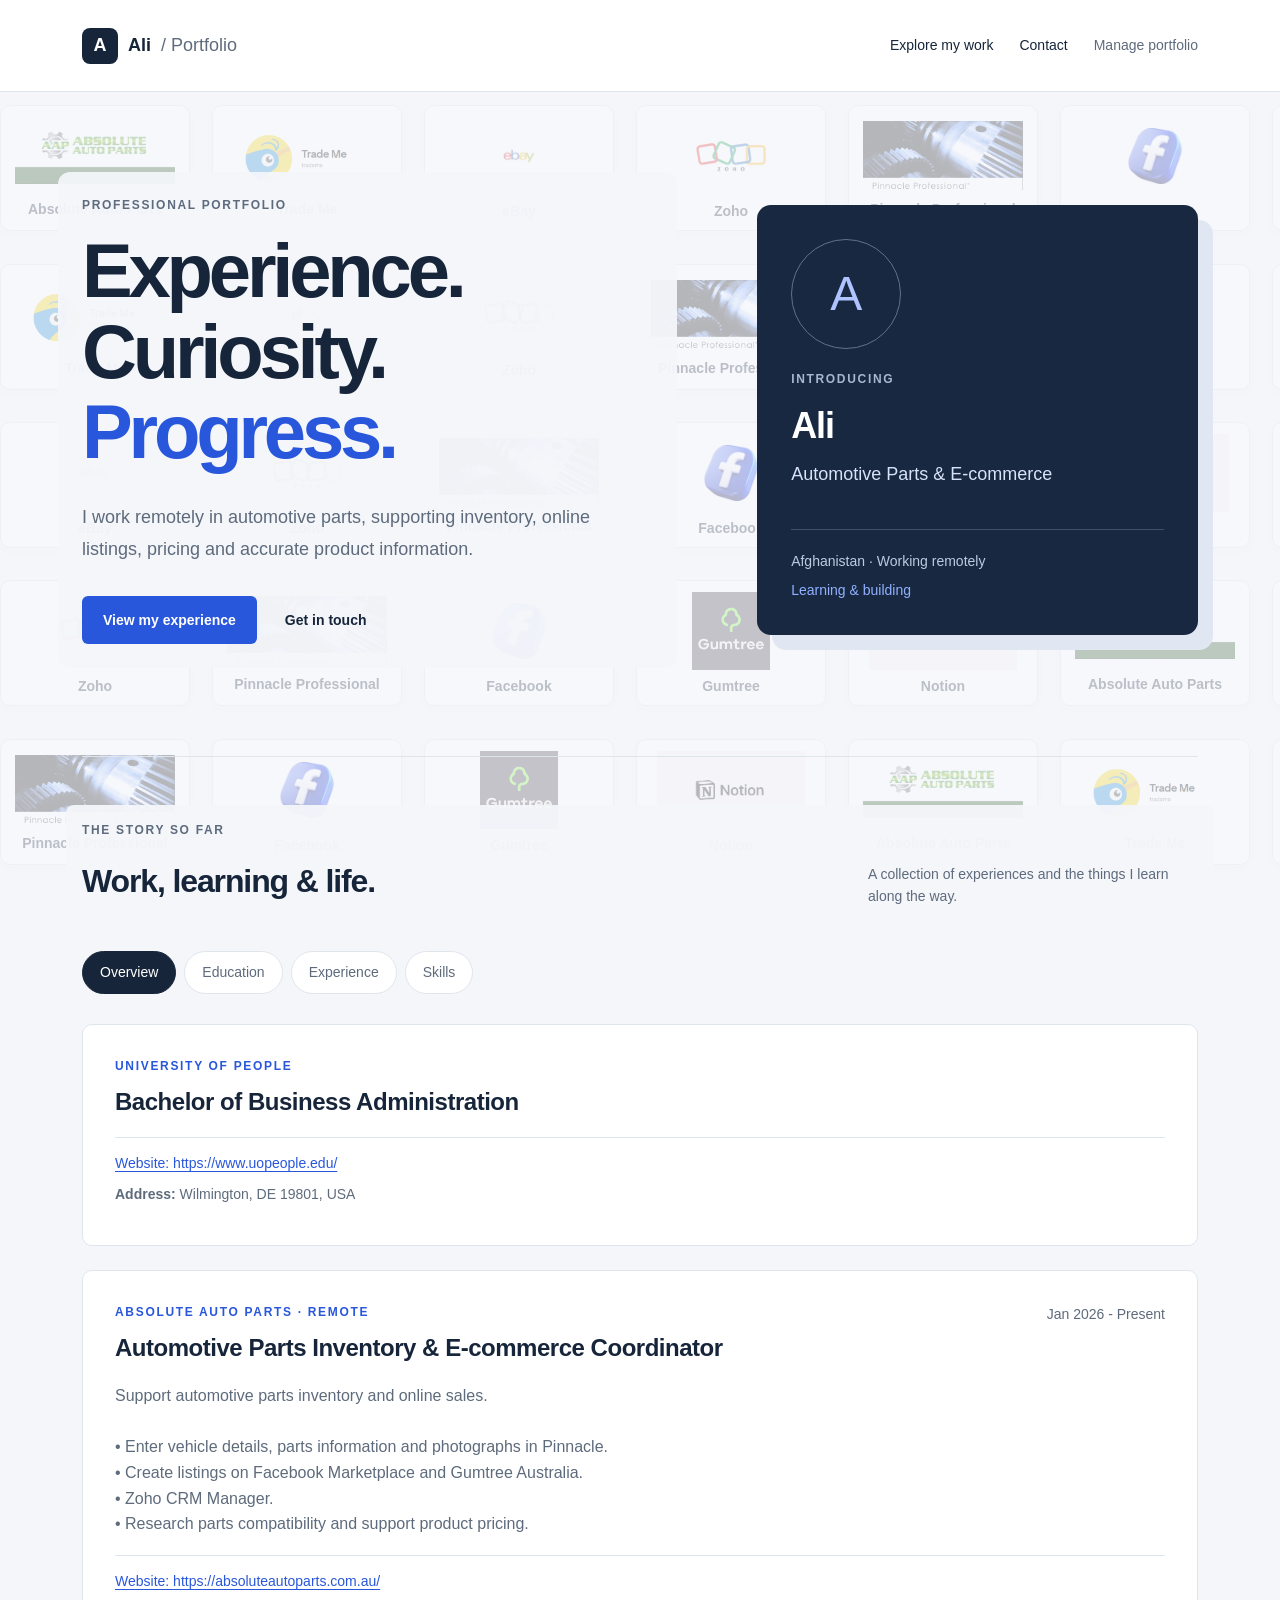
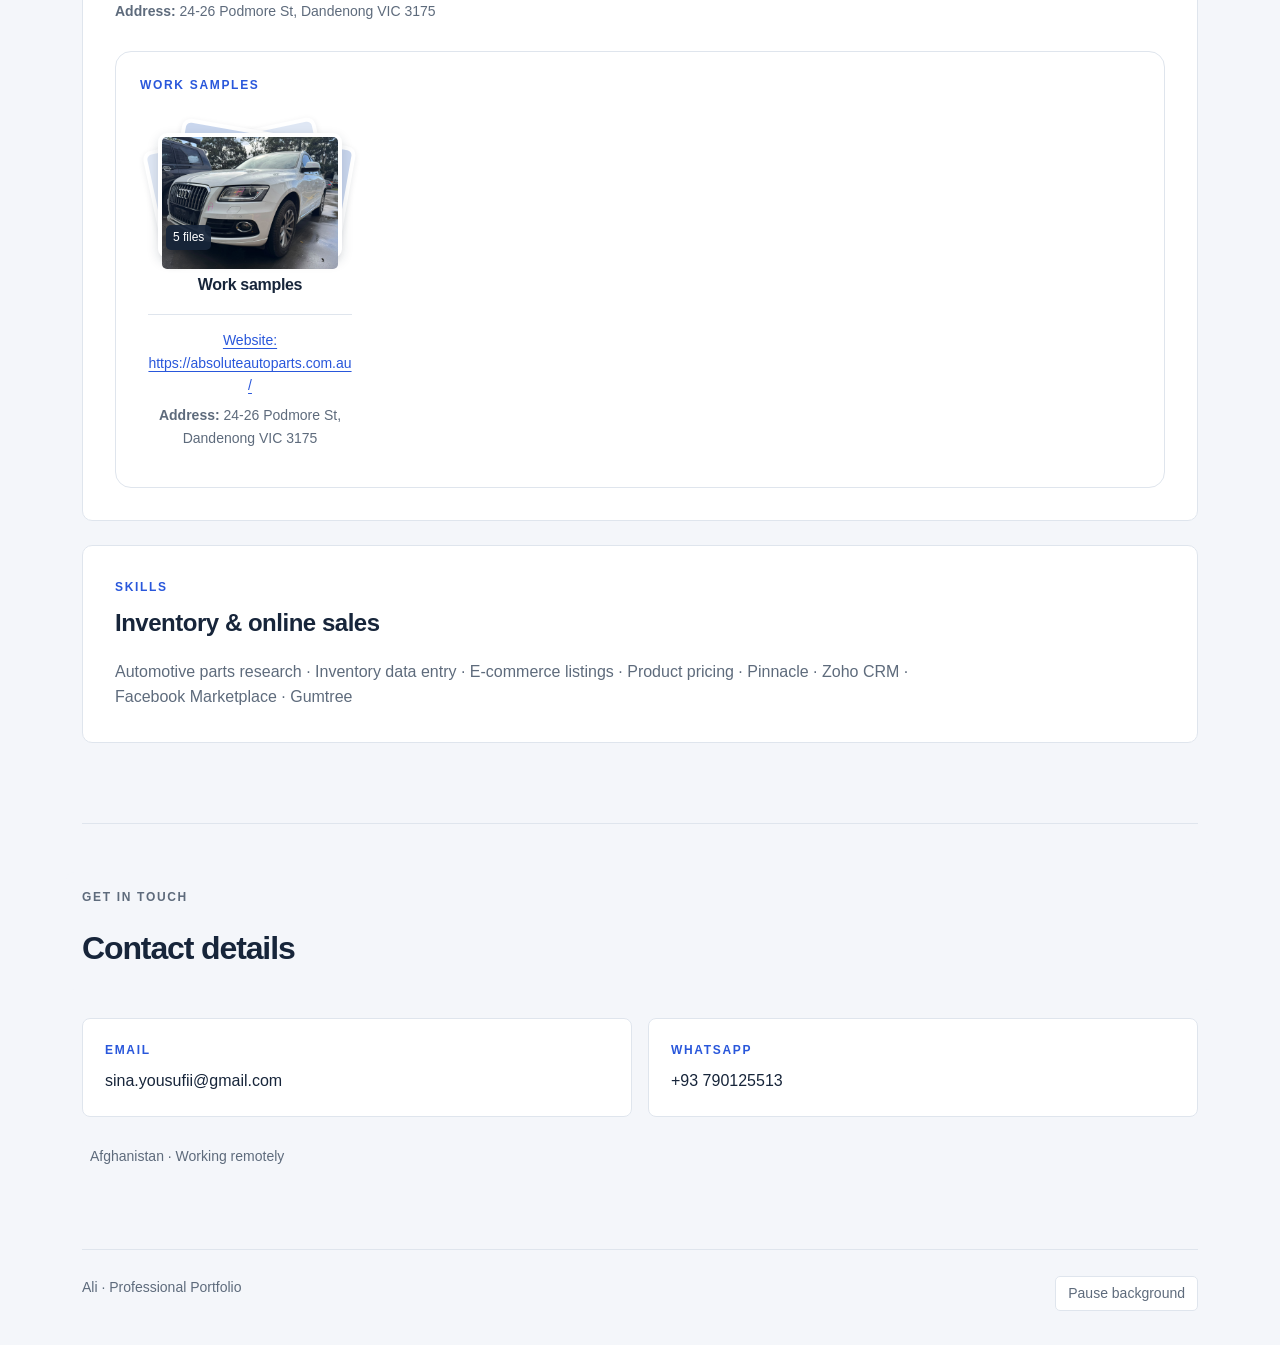
==== index.html @ 6d8b6b5d "Add files via upload" ====
<!doctype html><html lang="en"><head><meta charset="UTF-8"><meta name="viewport" content="width=device-width, initial-scale=1"><title>Ali — Professional Portfolio</title><meta name="description" content="Ali’s automotive parts inventory, e-commerce experience and work portfolio."><link rel="icon" href="/favicon.svg">  <script type="module" crossorigin src="/index-DLf-NigX.js"></script>
  <link rel="stylesheet" crossorigin href="/index-D88gLmMi.css">
</head><body><div id="root">Loading portfolio…</div></body></html>
---- index-D88gLmMi.css ----
:root{--ink:#17253a;--muted:#5e6b7c;--blue:#2957db;--line:#dfe5ed;--bg:#f4f6fa}*{box-sizing:border-box}html{scroll-behavior:smooth}body{background:var(--bg);color:var(--ink);margin:0;font-family:Arial,Helvetica,sans-serif;font-size:16px;line-height:1.6}a{color:inherit;text-decoration:none}button,input,textarea,select{font:inherit}button,a,input,textarea,select{outline-offset:4px}button{cursor:pointer}button:disabled{opacity:.55;cursor:wait}main{max-width:1180px;margin:auto;padding:0 32px}.nav{border-bottom:1px solid var(--line);background:#fff;justify-content:space-between;align-items:center;gap:20px;min-height:92px;padding:20px max(32px,50vw - 558px);display:flex}.brand{align-items:center;gap:10px;font-size:18px;font-weight:700;display:flex}.mark{background:var(--ink);color:#fff;border-radius:8px;place-items:center;width:36px;height:36px;display:grid}.brand-muted{color:var(--muted);font-weight:400}nav{gap:26px;font-size:14px;display:flex}.manage{color:var(--muted)}.hero{grid-template-columns:1.35fr 1fr;align-items:center;gap:80px;padding:80px 0 88px;display:grid}.eyebrow{letter-spacing:.14em;color:var(--muted);text-transform:uppercase;margin:0 0 16px;font-size:12px;font-weight:700}h1,h2,h3,p{overflow-wrap:anywhere}h1{letter-spacing:-.055em;margin:0 0 28px;font-size:clamp(48px,6vw,76px);font-weight:700;line-height:1.06}h1 span{color:var(--blue)}.hero-intro{color:var(--muted);max-width:510px;font-size:18px;line-height:1.8}.hero-actions{align-items:center;gap:28px;margin-top:30px;display:flex}.button{background:var(--blue);color:#fff;border:0;border-radius:6px;padding:13px 21px;font-size:14px;font-weight:600;display:inline-block}.text-link{font-size:14px;font-weight:600}.profile-card{color:#fff;background:#182840;border-radius:14px;flex-direction:column;justify-content:space-between;min-height:430px;padding:34px;display:flex;box-shadow:15px 15px #e1e7f2}.monogram{color:#aec3ff;border:1px solid #63718a;border-radius:50%;place-items:center;width:110px;height:110px;font-size:48px;font-weight:400;display:grid}.profile-card .eyebrow{color:#a7b7d0;margin-bottom:8px}.profile-card h2{letter-spacing:-.03em;margin:0;font-size:36px}.headline{color:#d8e2f8;margin:5px 0 20px;font-size:18px}.profile-bottom{color:#bdcbe1;border-top:1px solid #405069;flex-direction:column;gap:6px;padding-top:20px;font-size:14px;display:flex}.profile-label{color:#91b1ff}.work{border-top:1px solid var(--line);padding:48px 0 80px;scroll-margin-top:30px}.section-header{justify-content:space-between;align-items:end;gap:32px;margin-bottom:28px;display:flex}.section-header h2{letter-spacing:-.035em;margin:0;font-size:32px}.section-header p:not(.eyebrow){max-width:330px;color:var(--muted);margin:0;font-size:14px}.tabs{flex-wrap:wrap;gap:8px;margin-bottom:30px;display:flex}.tabs button{border:1px solid var(--line);color:var(--muted);background:#fff;border-radius:30px;padding:9px 17px;font-size:14px}.tabs button[aria-selected=true]{background:var(--ink);color:#fff;border-color:var(--ink)}.entries{gap:24px;display:grid}.entry{border:1px solid var(--line);background:#fff;border-radius:10px;padding:32px}.entry-top{justify-content:space-between;gap:20px;display:flex}.entry .eyebrow{color:var(--blue);margin-bottom:10px}.entry h3{letter-spacing:-.02em;margin:0;font-size:24px;line-height:1.3}.period{color:var(--muted);font-size:14px}.description{white-space:pre-wrap;color:var(--muted);max-width:850px;margin:20px 0 0}.media-grid{grid-template-columns:repeat(auto-fit,minmax(min(100%,250px),1fr));gap:20px;margin-top:24px;display:grid}figure{margin:0}img,video{object-fit:contain;background:#e9edf3;border-radius:6px;width:100%;max-height:400px;display:block}figcaption{color:var(--muted);margin-top:8px;font-size:14px}footer{border-top:1px solid var(--line);max-width:1116px;color:var(--muted);justify-content:space-between;gap:20px;margin:auto;padding:26px 0 34px;font-size:14px;display:flex}.editor{padding-top:48px;padding-bottom:60px}.editor h1{margin:0;font-size:46px}.editor-panel{border:1px solid var(--line);background:#fff;border-radius:10px;margin:24px 0;padding:28px}.editor-panel h2{margin:0 0 20px;font-size:23px}.form-grid{grid-template-columns:1fr 1fr;gap:20px;display:grid}label{margin-bottom:18px;font-size:14px;font-weight:600;display:block}input,select,textarea{width:100%;color:var(--ink);background:#fff;border:1px solid #cbd4e1;border-radius:5px;margin-top:7px;padding:11px 12px;font-size:16px;display:block}textarea{resize:vertical}.hint,.status{color:var(--muted);font-size:14px}.status{min-height:24px}.entry-form{border:1px solid var(--line);background:#f4f7fc;border-radius:8px;padding:24px}.form-actions,.row-actions{align-items:center;gap:12px;display:flex}.form-actions button:not(.button),.row-actions button,.media-edit button{border:1px solid var(--line);background:#fff;border-radius:5px;padding:9px 15px;font-size:14px}.editor-row{border-bottom:1px solid var(--line);justify-content:space-between;align-items:center;gap:20px;padding:22px 0;display:flex}.editor-row h3{margin:0;font-size:18px}.editor-row p{color:var(--muted);margin:3px 0;font-size:14px}.editor-row .eyebrow{color:var(--blue);font-size:12px}.notice{background:#fff4d4;border-radius:6px;padding:18px}.restricted{padding-top:80px}.restricted h1{font-size:36px}@media (width<=750px){main{padding:0 20px}.nav{flex-wrap:wrap;min-height:80px;padding:18px 20px}.brand-muted{display:none}nav{gap:15px}.hero{grid-template-columns:1fr;gap:40px;padding:44px 0 58px}.profile-card{min-height:340px;box-shadow:8px 8px #e1e7f2}.hero h1{font-size:58px}.section-header{flex-direction:column;align-items:start;gap:16px}.work{padding-top:34px}.entry{padding:23px}.entry-top{flex-direction:column;gap:8px}.entry h3{font-size:21px}footer{flex-direction:column;gap:6px;margin:0 20px}.form-grid{grid-template-columns:1fr;gap:0}.editor{padding-top:32px}.editor-panel{padding:20px}.editor-row{flex-direction:column;align-items:start}.editor h1{font-size:38px}}.contact-section{border-top:1px solid var(--line);padding:48px 0 64px;scroll-margin-top:32px}.contact-grid{grid-template-columns:repeat(auto-fit,minmax(min(100%,260px),1fr));gap:16px;display:grid}.contact-item{border:1px solid var(--line);overflow-wrap:anywhere;background:#fff;border-radius:8px;flex-direction:column;gap:8px;padding:22px;display:flex}.contact-item:hover{border-color:var(--blue)}.contact-item .eyebrow{color:var(--blue);margin:0}.contact-location,.contact-empty{color:var(--muted);font-size:14px}.contact-location{margin-top:24px}@media (width<=750px){.nav nav{flex-wrap:wrap}.contact-section{padding:34px 0 44px}}.portfolio-page{isolation:isolate;position:relative}.portfolio-page>header,.portfolio-page>main,.portfolio-page>footer{z-index:1;position:relative}.logo-background{z-index:-1;pointer-events:none;opacity:.26;background:#f4f6fa;flex-direction:column;justify-content:space-around;gap:22px;padding:100px 0 30px;display:flex;position:fixed;inset:0;overflow:hidden}.logo-lane{flex-shrink:0;width:100%}.logo-track{will-change:transform;width:max-content;animation:85s linear infinite logo-drift;display:flex}.logo-group{gap:22px;padding-right:22px;display:flex}.floating-logo{background:#fff;border:1px solid #d7dfec;border-radius:10px;flex-direction:column;flex-shrink:0;justify-content:center;align-items:center;gap:8px;width:190px;height:126px;padding:12px 14px;display:flex;box-shadow:0 3px 12px #17253a08}.floating-logo img{object-fit:contain;background:0 0;border-radius:3px;width:160px;height:78px;max-height:none}.floating-logo span{white-space:nowrap;color:#17253a;font-size:14px;font-weight:600;line-height:1.2}.lane-1 .logo-track,.lane-3 .logo-track{animation-duration:100s;animation-direction:reverse}.lane-2 .logo-track{animation-duration:110s}.lane-4 .logo-track{animation-duration:95s}.is-paused .logo-track{animation-play-state:paused}.portfolio-page .hero-copy{background:#f4f6faf0;border-radius:12px;margin-left:-24px;padding:24px}.portfolio-page .work>.section-header,.portfolio-page .contact-section>.section-header{background:#f4f6faf2;border-radius:8px;margin-left:-16px;margin-right:-16px;padding:16px}.portfolio-page footer{background:#f4f6faf5}.contact-empty,.contact-location{background:#f4f6faf5;border-radius:4px;width:fit-content;padding:4px 8px}.background-toggle{border:1px solid var(--line);color:var(--muted);background:#fff;border-radius:5px;padding:5px 12px;font-size:14px}@keyframes logo-drift{0%{transform:translate(0)}to{transform:translate(-50%)}}@media (width<=750px){.logo-background{opacity:.22;gap:16px}.floating-logo{width:150px;height:108px;padding:10px}.floating-logo img{width:128px;height:64px}.floating-logo span{font-size:12px}.logo-group{gap:16px;padding-right:16px}.portfolio-page .hero-copy{margin-left:0;padding:18px}.logo-track{animation-duration:100s}}@media (prefers-reduced-motion:reduce){.logo-track{will-change:auto;animation:none!important}.background-toggle{display:none}html{scroll-behavior:auto}}.album-card{border:1px solid var(--line);background:#fff;border-radius:12px;overflow:hidden}.album-cover{cursor:pointer;text-align:left;background:#e5eaf3;border:0;width:100%;padding:0;display:block;position:relative}.album-cover:disabled{cursor:default;opacity:1}.album-image{place-items:center;height:300px;display:grid;overflow:hidden}.album-image img,.album-image video{object-fit:cover;border-radius:0;width:100%;height:100%;max-height:none}.album-cover:hover .album-image img{transition:transform .25s;transform:scale(1.025)}.album-count,.album-open{color:#fff;background:#17253aeb;border-radius:5px;padding:7px 13px;font-size:14px;position:absolute;bottom:18px}.album-count{left:18px}.album-open{color:var(--ink);background:#fff;right:18px}.album-info{padding:26px 30px}.album-info .eyebrow{color:var(--blue);margin-bottom:8px}.album-info h3{margin:0;font-size:24px;line-height:1.3}.album-info .description{margin-top:12px}.album-dialog{width:min(1000px,100% - 32px);max-height:90vh;color:var(--ink);overscroll-behavior:contain;background:#fff;border:0;border-radius:12px;padding:28px;overflow:auto}.album-dialog::backdrop{background:#0a152bba}.album-dialog-header{justify-content:space-between;align-items:start;gap:20px;margin-bottom:24px;display:flex}.album-dialog-header h2{margin:0;font-size:28px;line-height:1.3}.album-dialog-header .eyebrow{margin-bottom:8px}.album-close{border:1px solid var(--line);background:#fff;border-radius:5px;padding:8px 16px;font-size:14px}.album-gallery{grid-template-columns:repeat(auto-fit,minmax(min(100%,320px),1fr));gap:24px;display:grid}.album-gallery img,.album-gallery video{object-fit:contain;height:280px}.album-description{border-top:1px solid var(--line);margin-top:28px;padding-top:20px}@media (width<=750px){.album-image{height:230px}.album-info{padding:22px}.album-dialog{padding:20px}.album-dialog-header h2{font-size:23px}.album-dialog-header{gap:12px}.album-gallery img,.album-gallery video{height:auto;max-height:360px}.editor-panel .section-header .row-actions{flex-wrap:wrap}}@media (prefers-reduced-motion:reduce){.album-cover:hover .album-image img{transition:none;transform:none}}.album-dialog{margin:auto}.experience-albums{border:1px solid var(--line);border-radius:16px;margin-top:28px;padding:24px}.experience-albums>.eyebrow{margin-bottom:20px}.album-grid{grid-template-columns:repeat(auto-fill,minmax(min(100%,180px),220px));align-items:start;gap:26px;display:grid}.compact-album{background:0 0;border:0;width:100%;max-width:240px;overflow:visible}.compact-album .album-cover{isolation:isolate;background:0 0;padding:18px 18px 0;overflow:visible}.compact-album .album-image{background:#e5eaf3;border:4px solid #fff;border-radius:9px;height:125px;position:relative;overflow:visible;box-shadow:0 4px 12px #17253a26}.compact-album .album-image:before,.compact-album .album-image:after{content:"";z-index:-1;background:#dfe7f4;border:4px solid #fff;border-radius:9px;position:absolute;inset:0;box-shadow:0 2px 6px #17253a18}.compact-album .album-image:before{transform:rotate(-12deg)translate(-9px,-6px)}.compact-album .album-image:after{background:#c9d6ed;transform:rotate(10deg)translate(9px,-7px)}.compact-album .album-image img,.compact-album .album-image video{border-radius:5px}.compact-album .album-image>span{padding:10px;font-size:14px}.compact-album .album-count{padding:3px 7px;font-size:12px;bottom:8px;left:26px}.compact-album .album-open{display:none}.compact-album .album-info{text-align:center;padding:16px 8px 6px}.compact-album .album-info>.eyebrow{display:none}.compact-album .album-info h3{font-size:16px;line-height:1.4}.compact-album .album-info .description{text-align:center;margin-top:8px;font-size:14px;line-height:1.6}.entries>.compact-album{margin:12px 0}.experience-albums .compact-album:hover .album-image{box-shadow:0 4px 15px #2957db35}@media (width<=750px){.experience-albums{padding:18px 12px}.album-grid{grid-template-columns:repeat(auto-fill,minmax(min(100%,150px),1fr));gap:18px}.compact-album .album-image{height:110px}.compact-album .album-cover{padding:16px 16px 0}}.editor-top-actions{flex-wrap:wrap;gap:12px;display:flex}.editor-top-actions>button:last-child{background:var(--ink)}#entry-editor{scroll-margin-top:24px}.editor-row .row-actions{flex-wrap:wrap}.organization-fields{border:1px solid var(--line);border-radius:8px;margin:4px 0 24px;padding:18px}.organization-fields legend{padding:0 8px;font-size:16px;font-weight:600}.organization-contact{border-top:1px solid var(--line);color:var(--muted);overflow-wrap:anywhere;margin-top:18px;padding-top:14px;font-size:14px}.organization-contact p{margin:0 0 8px}.organization-links{flex-wrap:wrap;gap:8px 22px;margin-bottom:8px;display:flex}.organization-links a{color:var(--blue);text-underline-offset:3px;text-decoration:underline}.compact-album .organization-links{justify-content:center}.editor-row{align-items:start}.editor-row>.row-actions{justify-content:flex-end;max-width:560px}.row-actions .button{background:var(--blue);color:#fff;border-color:var(--blue)}.row-actions button:disabled{cursor:not-allowed}@media (width<=750px){.editor-row>.row-actions{justify-content:flex-start}}.backup-panel{justify-content:space-between;align-items:center;gap:24px;display:flex}.backup-panel>div:first-child{max-width:680px}.backup-panel h2{margin-bottom:10px}.backup-actions{flex-direction:column;flex-shrink:0;gap:14px;display:flex}.backup-json{color:var(--blue);font-size:14px;text-decoration:underline}@media (width<=750px){.backup-panel{flex-direction:column;align-items:start}}
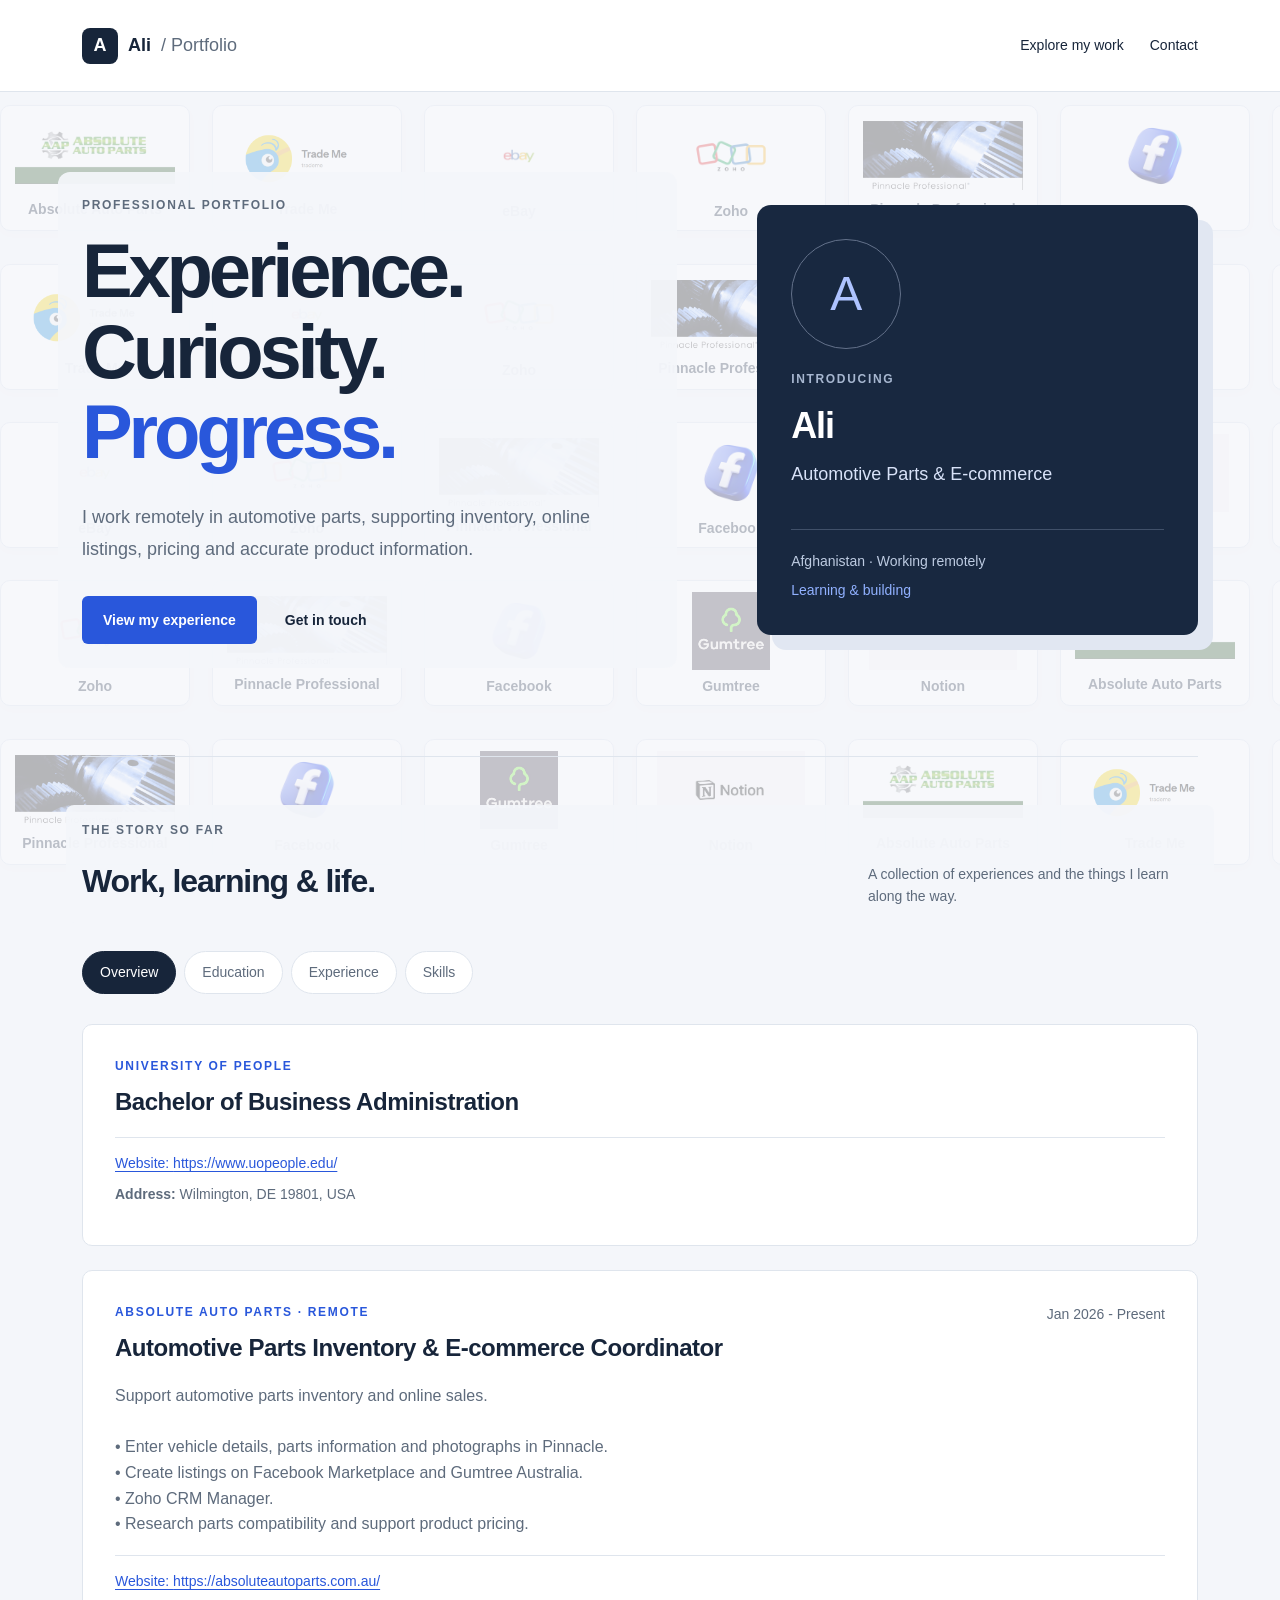
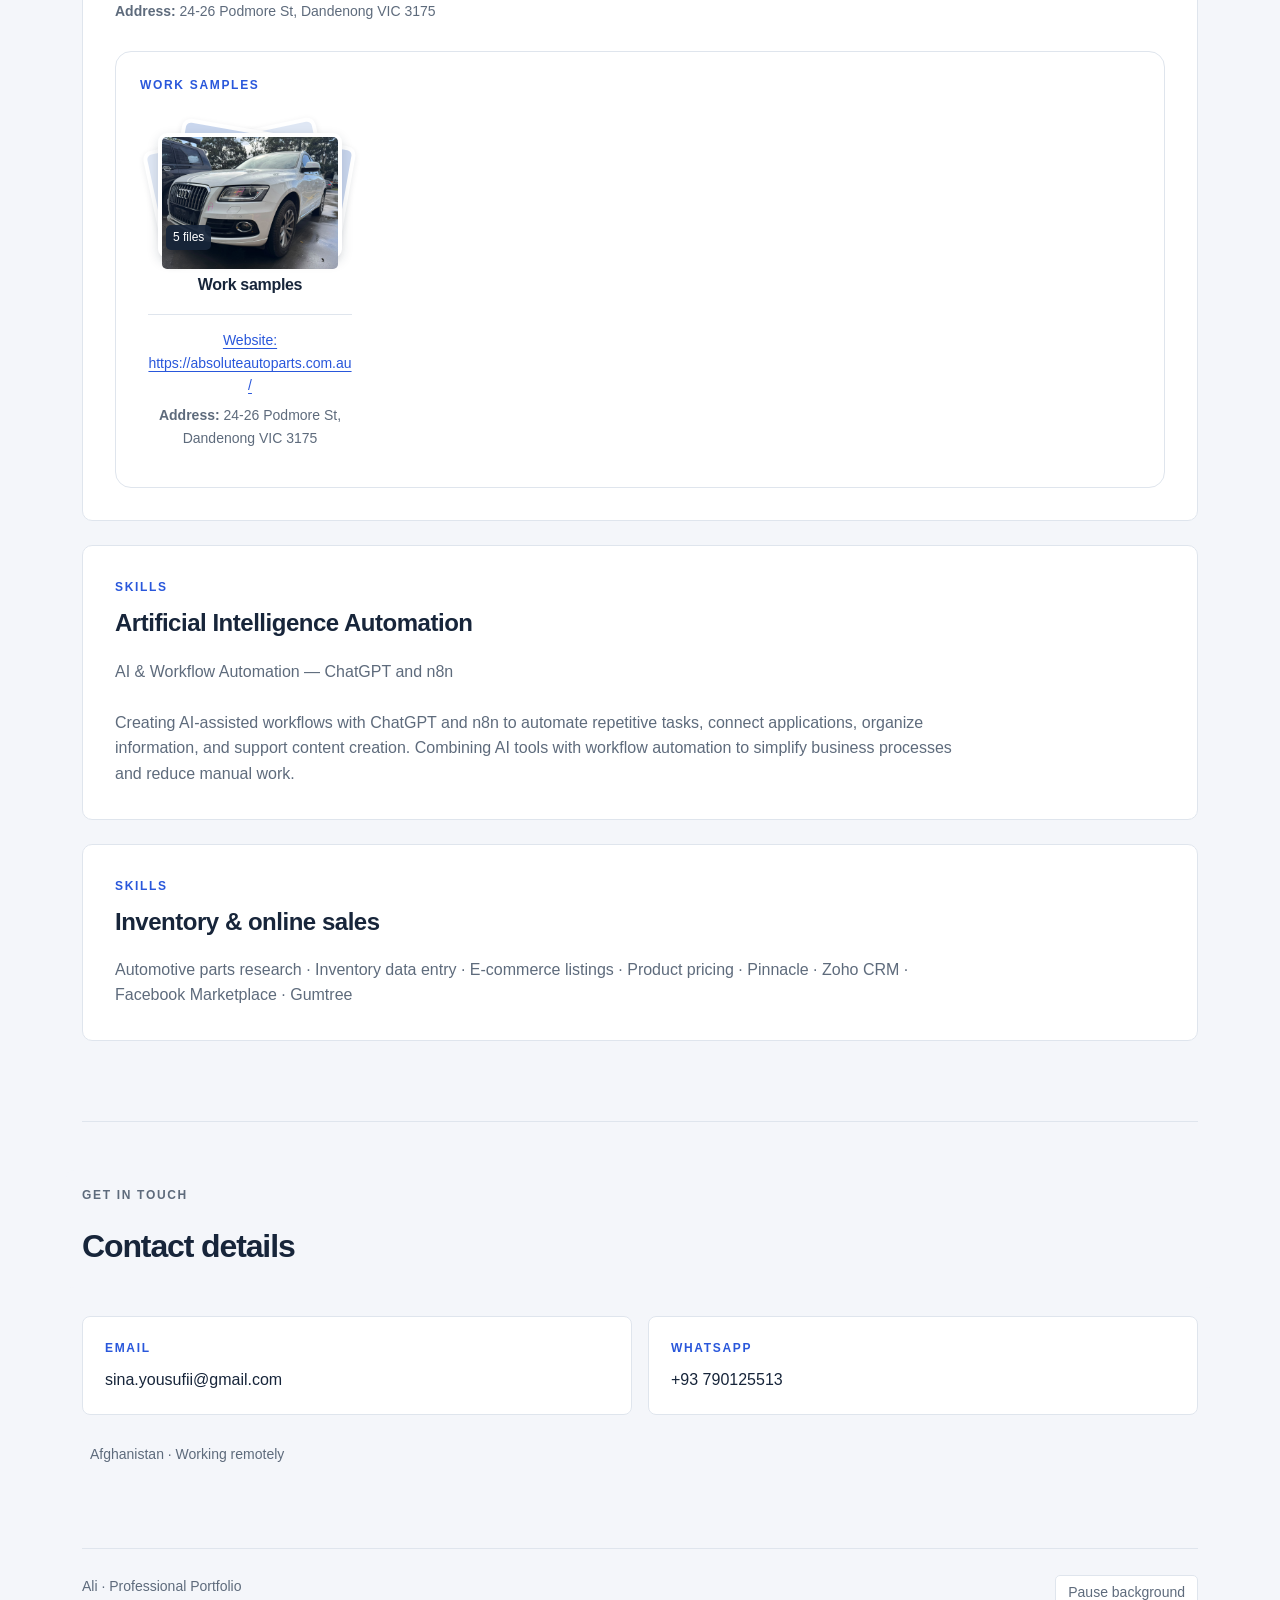
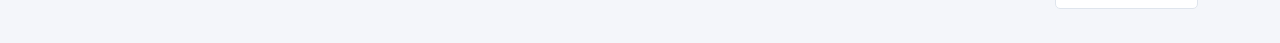
==== commit dad84a47: "Update portfolio from private Windows manager" ====
--- a/index.html
+++ b/index.html
@@ -1,3 +1,3 @@
-<!doctype html><html lang="en"><head><meta charset="UTF-8"><meta name="viewport" content="width=device-width, initial-scale=1"><title>Ali — Professional Portfolio</title><meta name="description" content="Ali’s automotive parts inventory, e-commerce experience and work portfolio."><link rel="icon" href="/favicon.svg">  <script type="module" crossorigin src="/index-DLf-NigX.js"></script>
+<!doctype html><html lang="en"><head><meta charset="UTF-8"><meta name="viewport" content="width=device-width, initial-scale=1"><title>Ali — Professional Portfolio</title><meta name="description" content="Ali’s automotive parts inventory, e-commerce experience and work portfolio."><link rel="icon" href="/favicon.svg">  <script type="module" crossorigin src="/index-CEjS7Mrx.js"></script>
   <link rel="stylesheet" crossorigin href="/index-D88gLmMi.css">
 </head><body><div id="root">Loading portfolio…</div></body></html>
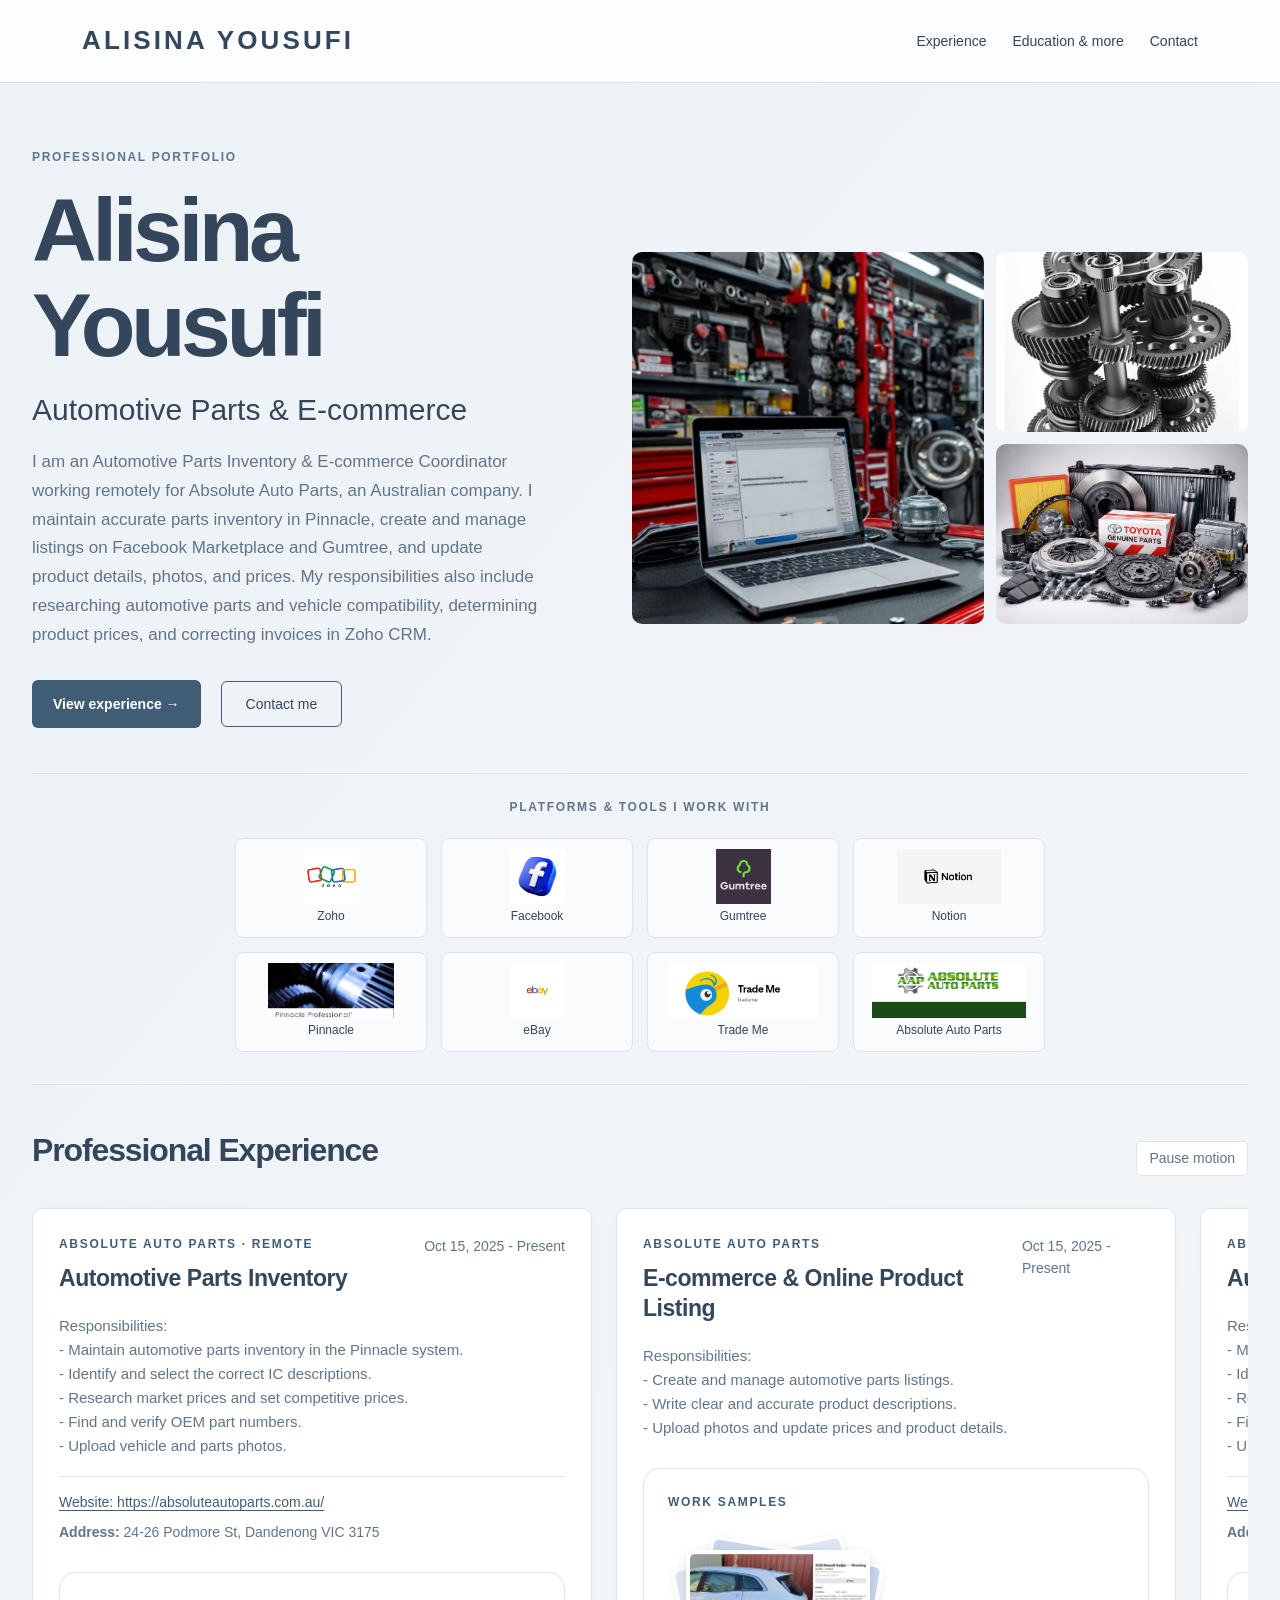
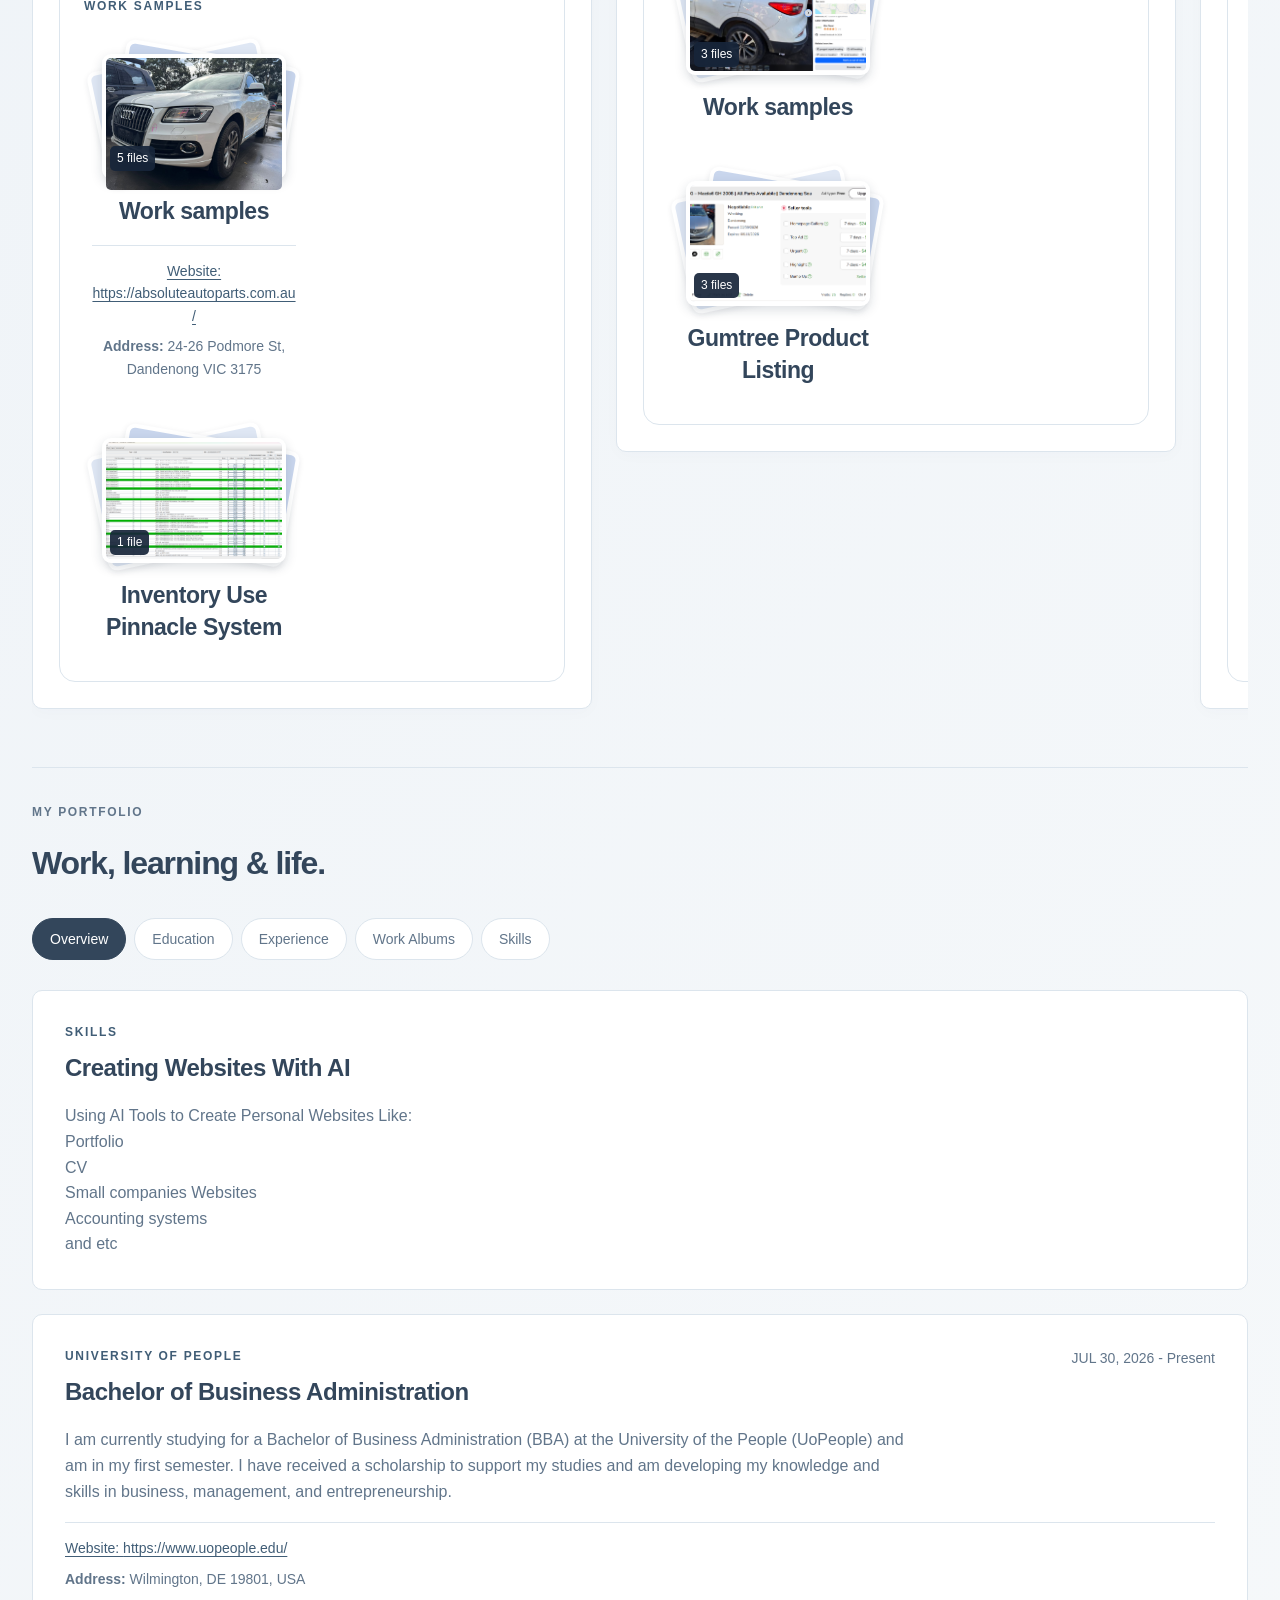
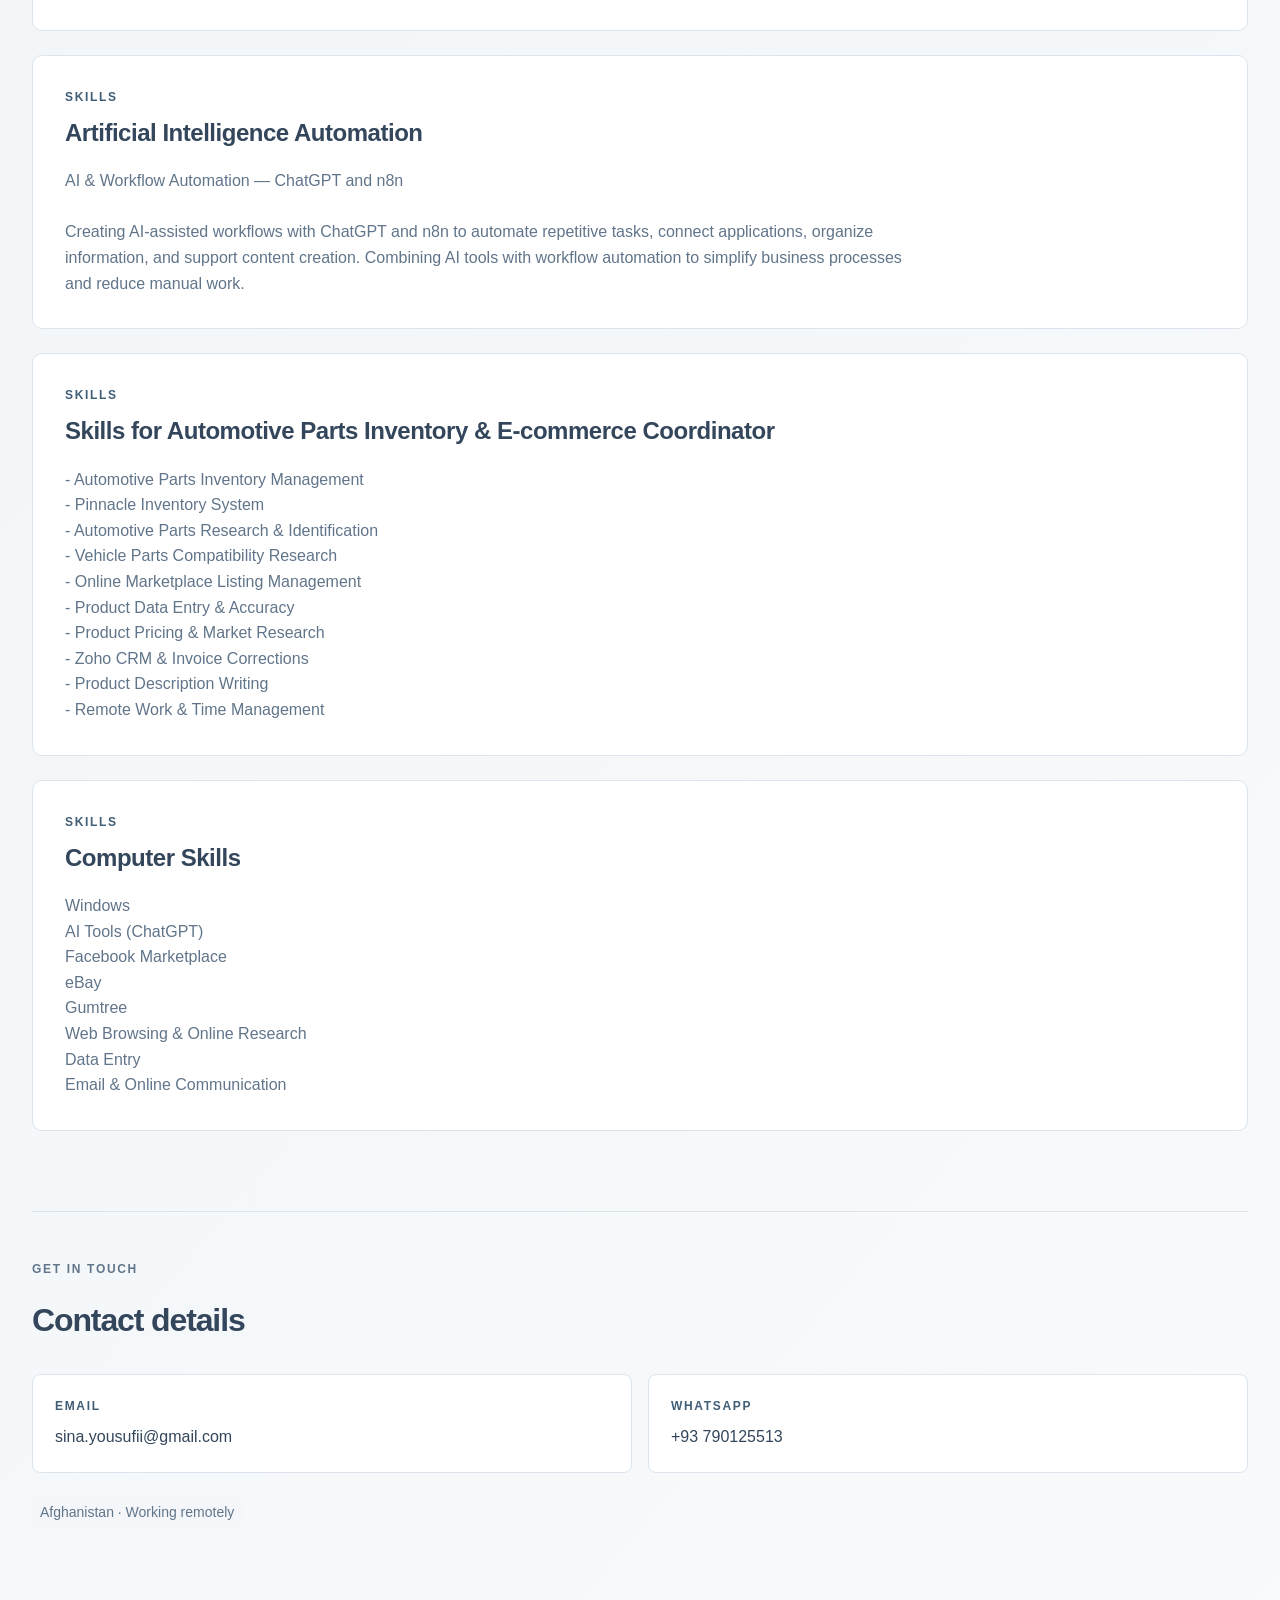
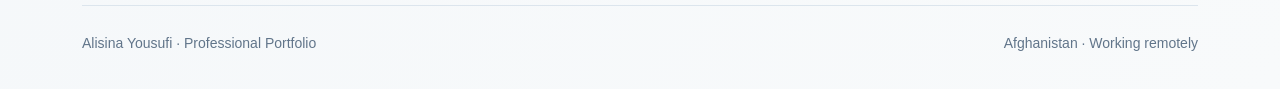
==== commit 42f5c461: "Update portfolio from private Windows manager" ====
--- a/index.html
+++ b/index.html
@@ -1,3 +1,3 @@
-<!doctype html><html lang="en"><head><meta charset="UTF-8"><meta name="viewport" content="width=device-width, initial-scale=1"><title>Ali — Professional Portfolio</title><meta name="description" content="Ali’s automotive parts inventory, e-commerce experience and work portfolio."><link rel="icon" href="/favicon.svg">  <script type="module" crossorigin src="/index-CEjS7Mrx.js"></script>
-  <link rel="stylesheet" crossorigin href="/index-D88gLmMi.css">
+<!doctype html><html lang="en"><head><meta charset="UTF-8"><meta name="viewport" content="width=device-width, initial-scale=1"><title>Ali — Professional Portfolio</title><meta name="description" content="Ali’s automotive parts inventory, e-commerce experience and work portfolio."><link rel="icon" href="/favicon.svg">  <script type="module" crossorigin src="/index-CEBwJEyb.js"></script>
+  <link rel="stylesheet" crossorigin href="/index-BdAF-9rX.css">
 </head><body><div id="root">Loading portfolio…</div></body></html>
--- a/index-BdAF-9rX.css
+++ b/index-BdAF-9rX.css
@@ -0,0 +1 @@
+*{box-sizing:border-box}html{scroll-behavior:smooth}body{background:var(--bg);color:var(--ink);margin:0;font-family:Arial,Helvetica,sans-serif;font-size:16px;line-height:1.6}a{color:inherit;text-decoration:none}button,input,textarea,select{font:inherit}button,a,input,textarea,select{outline-offset:4px}button{cursor:pointer}button:disabled{opacity:.55;cursor:wait}main{max-width:1180px;margin:auto;padding:0 32px}.nav{border-bottom:1px solid var(--line);background:#fff;justify-content:space-between;align-items:center;gap:20px;min-height:92px;padding:20px max(32px,50vw - 558px);display:flex}.brand{align-items:center;gap:10px;font-size:18px;font-weight:700;display:flex}.mark{background:var(--ink);color:#fff;border-radius:8px;place-items:center;width:36px;height:36px;display:grid}.brand-muted{color:var(--muted);font-weight:400}nav{gap:26px;font-size:14px;display:flex}.manage{color:var(--muted)}.hero{grid-template-columns:1.35fr 1fr;align-items:center;gap:80px;padding:80px 0 88px;display:grid}.eyebrow{letter-spacing:.14em;color:var(--muted);text-transform:uppercase;margin:0 0 16px;font-size:12px;font-weight:700}h1,h2,h3,p{overflow-wrap:anywhere}h1{letter-spacing:-.055em;margin:0 0 28px;font-size:clamp(48px,6vw,76px);font-weight:700;line-height:1.06}h1 span{color:var(--blue)}.hero-intro{color:var(--muted);max-width:510px;font-size:18px;line-height:1.8}.hero-actions{align-items:center;gap:28px;margin-top:30px;display:flex}.button{background:var(--blue);color:#fff;border:0;border-radius:6px;padding:13px 21px;font-size:14px;font-weight:600;display:inline-block}.text-link{font-size:14px;font-weight:600}.profile-card{color:#fff;background:#182840;border-radius:14px;flex-direction:column;justify-content:space-between;min-height:430px;padding:34px;display:flex;box-shadow:15px 15px #e1e7f2}.monogram{color:#aec3ff;border:1px solid #63718a;border-radius:50%;place-items:center;width:110px;height:110px;font-size:48px;font-weight:400;display:grid}.profile-card .eyebrow{color:#a7b7d0;margin-bottom:8px}.profile-card h2{letter-spacing:-.03em;margin:0;font-size:36px}.headline{color:#d8e2f8;margin:5px 0 20px;font-size:18px}.profile-bottom{color:#bdcbe1;border-top:1px solid #405069;flex-direction:column;gap:6px;padding-top:20px;font-size:14px;display:flex}.profile-label{color:#91b1ff}.work{border-top:1px solid var(--line);padding:48px 0 80px;scroll-margin-top:30px}.section-header{justify-content:space-between;align-items:end;gap:32px;margin-bottom:28px;display:flex}.section-header h2{letter-spacing:-.035em;margin:0;font-size:32px}.section-header p:not(.eyebrow){max-width:330px;color:var(--muted);margin:0;font-size:14px}.tabs{flex-wrap:wrap;gap:8px;margin-bottom:30px;display:flex}.tabs button{border:1px solid var(--line);color:var(--muted);background:#fff;border-radius:30px;padding:9px 17px;font-size:14px}.tabs button[aria-selected=true]{background:var(--ink);color:#fff;border-color:var(--ink)}.entries{gap:24px;display:grid}.entry{border:1px solid var(--line);background:#fff;border-radius:10px;padding:32px}.entry-top{justify-content:space-between;gap:20px;display:flex}.entry .eyebrow{color:var(--blue);margin-bottom:10px}.entry h3{letter-spacing:-.02em;margin:0;font-size:24px;line-height:1.3}.period{color:var(--muted);font-size:14px}.description{white-space:pre-wrap;color:var(--muted);max-width:850px;margin:20px 0 0}.media-grid{grid-template-columns:repeat(auto-fit,minmax(min(100%,250px),1fr));gap:20px;margin-top:24px;display:grid}figure{margin:0}img,video{object-fit:contain;background:#e9edf3;border-radius:6px;width:100%;max-height:400px;display:block}figcaption{color:var(--muted);margin-top:8px;font-size:14px}footer{border-top:1px solid var(--line);max-width:1116px;color:var(--muted);justify-content:space-between;gap:20px;margin:auto;padding:26px 0 34px;font-size:14px;display:flex}.editor{padding-top:48px;padding-bottom:60px}.editor h1{margin:0;font-size:46px}.editor-panel{border:1px solid var(--line);background:#fff;border-radius:10px;margin:24px 0;padding:28px}.editor-panel h2{margin:0 0 20px;font-size:23px}.form-grid{grid-template-columns:1fr 1fr;gap:20px;display:grid}label{margin-bottom:18px;font-size:14px;font-weight:600;display:block}input,select,textarea{width:100%;color:var(--ink);background:#fff;border:1px solid #cbd4e1;border-radius:5px;margin-top:7px;padding:11px 12px;font-size:16px;display:block}textarea{resize:vertical}.hint,.status{color:var(--muted);font-size:14px}.status{min-height:24px}.entry-form{border:1px solid var(--line);background:#f4f7fc;border-radius:8px;padding:24px}.form-actions,.row-actions{align-items:center;gap:12px;display:flex}.form-actions button:not(.button),.row-actions button,.media-edit button{border:1px solid var(--line);background:#fff;border-radius:5px;padding:9px 15px;font-size:14px}.editor-row{border-bottom:1px solid var(--line);justify-content:space-between;align-items:center;gap:20px;padding:22px 0;display:flex}.editor-row h3{margin:0;font-size:18px}.editor-row p{color:var(--muted);margin:3px 0;font-size:14px}.editor-row .eyebrow{color:var(--blue);font-size:12px}.notice{background:#fff4d4;border-radius:6px;padding:18px}.restricted{padding-top:80px}.restricted h1{font-size:36px}@media (width<=750px){main{padding:0 20px}.nav{flex-wrap:wrap;min-height:80px;padding:18px 20px}.brand-muted{display:none}nav{gap:15px}.hero{grid-template-columns:1fr;gap:40px;padding:44px 0 58px}.profile-card{min-height:340px;box-shadow:8px 8px #e1e7f2}.hero h1{font-size:58px}.section-header{flex-direction:column;align-items:start;gap:16px}.work{padding-top:34px}.entry{padding:23px}.entry-top{flex-direction:column;gap:8px}.entry h3{font-size:21px}footer{flex-direction:column;gap:6px;margin:0 20px}.form-grid{grid-template-columns:1fr;gap:0}.editor{padding-top:32px}.editor-panel{padding:20px}.editor-row{flex-direction:column;align-items:start}.editor h1{font-size:38px}}.contact-section{border-top:1px solid var(--line);padding:48px 0 64px;scroll-margin-top:32px}.contact-grid{grid-template-columns:repeat(auto-fit,minmax(min(100%,260px),1fr));gap:16px;display:grid}.contact-item{border:1px solid var(--line);overflow-wrap:anywhere;background:#fff;border-radius:8px;flex-direction:column;gap:8px;padding:22px;display:flex}.contact-item:hover{border-color:var(--blue)}.contact-item .eyebrow{color:var(--blue);margin:0}.contact-location,.contact-empty{color:var(--muted);font-size:14px}.contact-location{margin-top:24px}@media (width<=750px){.nav nav{flex-wrap:wrap}.contact-section{padding:34px 0 44px}}.portfolio-page{isolation:isolate;position:relative}.portfolio-page>header,.portfolio-page>main,.portfolio-page>footer{z-index:1;position:relative}.logo-background{z-index:-1;pointer-events:none;opacity:.26;background:#f4f6fa;flex-direction:column;justify-content:space-around;gap:22px;padding:100px 0 30px;display:flex;position:fixed;inset:0;overflow:hidden}.logo-lane{flex-shrink:0;width:100%}.logo-track{will-change:transform;width:max-content;animation:85s linear infinite logo-drift;display:flex}.logo-group{gap:22px;padding-right:22px;display:flex}.floating-logo{background:#fff;border:1px solid #d7dfec;border-radius:10px;flex-direction:column;flex-shrink:0;justify-content:center;align-items:center;gap:8px;width:190px;height:126px;padding:12px 14px;display:flex;box-shadow:0 3px 12px #17253a08}.floating-logo img{object-fit:contain;background:0 0;border-radius:3px;width:160px;height:78px;max-height:none}.floating-logo span{white-space:nowrap;color:#17253a;font-size:14px;font-weight:600;line-height:1.2}.lane-1 .logo-track,.lane-3 .logo-track{animation-duration:100s;animation-direction:reverse}.lane-2 .logo-track{animation-duration:110s}.lane-4 .logo-track{animation-duration:95s}.is-paused .logo-track{animation-play-state:paused}.portfolio-page .hero-copy{background:#f4f6faf0;border-radius:12px;margin-left:-24px;padding:24px}.portfolio-page .work>.section-header,.portfolio-page .contact-section>.section-header{background:#f4f6faf2;border-radius:8px;margin-left:-16px;margin-right:-16px;padding:16px}.portfolio-page footer{background:#f4f6faf5}.contact-empty,.contact-location{background:#f4f6faf5;border-radius:4px;width:fit-content;padding:4px 8px}.background-toggle{border:1px solid var(--line);color:var(--muted);background:#fff;border-radius:5px;padding:5px 12px;font-size:14px}@keyframes logo-drift{0%{transform:translate(0)}to{transform:translate(-50%)}}@media (width<=750px){.logo-background{opacity:.22;gap:16px}.floating-logo{width:150px;height:108px;padding:10px}.floating-logo img{width:128px;height:64px}.floating-logo span{font-size:12px}.logo-group{gap:16px;padding-right:16px}.portfolio-page .hero-copy{margin-left:0;padding:18px}.logo-track{animation-duration:100s}}@media (prefers-reduced-motion:reduce){.logo-track{will-change:auto;animation:none!important}.background-toggle{display:none}html{scroll-behavior:auto}}.album-card{border:1px solid var(--line);background:#fff;border-radius:12px;overflow:hidden}.album-cover{cursor:pointer;text-align:left;background:#e5eaf3;border:0;width:100%;padding:0;display:block;position:relative}.album-cover:disabled{cursor:default;opacity:1}.album-image{place-items:center;height:300px;display:grid;overflow:hidden}.album-image img,.album-image video{object-fit:cover;border-radius:0;width:100%;height:100%;max-height:none}.album-cover:hover .album-image img{transition:transform .25s;transform:scale(1.025)}.album-count,.album-open{color:#fff;background:#17253aeb;border-radius:5px;padding:7px 13px;font-size:14px;position:absolute;bottom:18px}.album-count{left:18px}.album-open{color:var(--ink);background:#fff;right:18px}.album-info{padding:26px 30px}.album-info .eyebrow{color:var(--blue);margin-bottom:8px}.album-info h3{margin:0;font-size:24px;line-height:1.3}.album-info .description{margin-top:12px}.album-dialog{width:min(1000px,100% - 32px);max-height:90vh;color:var(--ink);overscroll-behavior:contain;background:#fff;border:0;border-radius:12px;padding:28px;overflow:auto}.album-dialog::backdrop{background:#0a152bba}.album-dialog-header{justify-content:space-between;align-items:start;gap:20px;margin-bottom:24px;display:flex}.album-dialog-header h2{margin:0;font-size:28px;line-height:1.3}.album-dialog-header .eyebrow{margin-bottom:8px}.album-close{border:1px solid var(--line);background:#fff;border-radius:5px;padding:8px 16px;font-size:14px}.album-gallery{grid-template-columns:repeat(auto-fit,minmax(min(100%,320px),1fr));gap:24px;display:grid}.album-gallery img,.album-gallery video{object-fit:contain;height:280px}.album-description{border-top:1px solid var(--line);margin-top:28px;padding-top:20px}@media (width<=750px){.album-image{height:230px}.album-info{padding:22px}.album-dialog{padding:20px}.album-dialog-header h2{font-size:23px}.album-dialog-header{gap:12px}.album-gallery img,.album-gallery video{height:auto;max-height:360px}.editor-panel .section-header .row-actions{flex-wrap:wrap}}@media (prefers-reduced-motion:reduce){.album-cover:hover .album-image img{transition:none;transform:none}}.album-dialog{margin:auto}.experience-albums{border:1px solid var(--line);border-radius:16px;margin-top:28px;padding:24px}.experience-albums>.eyebrow{margin-bottom:20px}.album-grid{grid-template-columns:repeat(auto-fill,minmax(min(100%,180px),220px));align-items:start;gap:26px;display:grid}.compact-album{background:0 0;border:0;width:100%;max-width:240px;overflow:visible}.compact-album .album-cover{isolation:isolate;background:0 0;padding:18px 18px 0;overflow:visible}.compact-album .album-image{background:#e5eaf3;border:4px solid #fff;border-radius:9px;height:125px;position:relative;overflow:visible;box-shadow:0 4px 12px #17253a26}.compact-album .album-image:before,.compact-album .album-image:after{content:"";z-index:-1;background:#dfe7f4;border:4px solid #fff;border-radius:9px;position:absolute;inset:0;box-shadow:0 2px 6px #17253a18}.compact-album .album-image:before{transform:rotate(-12deg)translate(-9px,-6px)}.compact-album .album-image:after{background:#c9d6ed;transform:rotate(10deg)translate(9px,-7px)}.compact-album .album-image img,.compact-album .album-image video{border-radius:5px}.compact-album .album-image>span{padding:10px;font-size:14px}.compact-album .album-count{padding:3px 7px;font-size:12px;bottom:8px;left:26px}.compact-album .album-open{display:none}.compact-album .album-info{text-align:center;padding:16px 8px 6px}.compact-album .album-info>.eyebrow{display:none}.compact-album .album-info h3{font-size:16px;line-height:1.4}.compact-album .album-info .description{text-align:center;margin-top:8px;font-size:14px;line-height:1.6}.entries>.compact-album{margin:12px 0}.experience-albums .compact-album:hover .album-image{box-shadow:0 4px 15px #2957db35}@media (width<=750px){.experience-albums{padding:18px 12px}.album-grid{grid-template-columns:repeat(auto-fill,minmax(min(100%,150px),1fr));gap:18px}.compact-album .album-image{height:110px}.compact-album .album-cover{padding:16px 16px 0}}.editor-top-actions{flex-wrap:wrap;gap:12px;display:flex}.editor-top-actions>button:last-child{background:var(--ink)}#entry-editor{scroll-margin-top:24px}.editor-row .row-actions{flex-wrap:wrap}.organization-fields{border:1px solid var(--line);border-radius:8px;margin:4px 0 24px;padding:18px}.organization-fields legend{padding:0 8px;font-size:16px;font-weight:600}.organization-contact{border-top:1px solid var(--line);color:var(--muted);overflow-wrap:anywhere;margin-top:18px;padding-top:14px;font-size:14px}.organization-contact p{margin:0 0 8px}.organization-links{flex-wrap:wrap;gap:8px 22px;margin-bottom:8px;display:flex}.organization-links a{color:var(--blue);text-underline-offset:3px;text-decoration:underline}.compact-album .organization-links{justify-content:center}.editor-row{align-items:start}.editor-row>.row-actions{justify-content:flex-end;max-width:560px}.row-actions .button{background:var(--blue);color:#fff;border-color:var(--blue)}.row-actions button:disabled{cursor:not-allowed}@media (width<=750px){.editor-row>.row-actions{justify-content:flex-start}}.backup-panel{justify-content:space-between;align-items:center;gap:24px;display:flex}.backup-panel>div:first-child{max-width:680px}.backup-panel h2{margin-bottom:10px}.backup-actions{flex-direction:column;flex-shrink:0;gap:14px;display:flex}.backup-json{color:var(--blue);font-size:14px;text-decoration:underline}@media (width<=750px){.backup-panel{flex-direction:column;align-items:start}}:root{--ink:#33465b;--muted:#61758a;--blue:#405d76;--line:#dce5ed;--bg:#f0f3f6}.slate-page{background:linear-gradient(130deg,#edf2f7,#f8fafb);min-height:100vh}.slate-page .nav{background:#ffffffd9;min-height:80px}.slate-page .brand{letter-spacing:.12em;text-transform:uppercase;font-size:26px}.slate-page main{max-width:1320px}.slate-page .hero{grid-template-columns:1fr 1.1fr;gap:40px;padding:65px 0 45px}.slate-page .hero-copy{background:0 0;margin:0;padding:0}.slate-page h1{letter-spacing:-.05em;margin-bottom:16px;font-size:clamp(60px,7vw,104px)}.hero-headline{margin:0;font-size:clamp(21px,2.4vw,30px);font-weight:500;line-height:1.4}.slate-page .hero-intro{font-size:17px;line-height:1.7}.outline-button{border:1px solid var(--blue);border-radius:6px;padding:11px 24px;font-size:14px}.slate-page .hero-actions{gap:20px}.hero-photos{grid-template-rows:180px 180px;grid-template-columns:1.4fr 1fr;gap:12px;display:grid}.hero-photos img{object-fit:cover;background:#e4ebf2;border-radius:10px;width:100%;height:100%;max-height:none}.hero-photos .photo-0{grid-row:span 2}.hero-photos:has(img:only-child){grid-template-columns:1fr}.hero-photo-empty{border:1px dashed var(--line);color:var(--muted);border-radius:12px;grid-area:span 2/1/auto/-1;place-items:center;display:grid}.tools-section{border-block:1px solid var(--line);padding:24px 0 28px}.tools-section>.eyebrow{text-align:center}.tools-grid{grid-template-rows:repeat(2,100px);grid-auto-columns:192px;grid-auto-flow:column;justify-content:safe center;gap:14px;padding:4px;display:grid;overflow-x:auto}.tool-logo{border:1px solid var(--line);background:#ffffffa8;border-radius:8px;flex-direction:column;justify-content:center;align-items:center;padding:10px 16px;display:flex}.tool-logo img{object-fit:contain;background:0 0;border-radius:0;width:100%;height:55px}.tool-logo figcaption{text-align:center;color:var(--ink);margin-top:3px;font-size:12px}.experience-section{padding:40px 0}.experience-section h2{font-size:32px}.experience-window{padding:4px 0 18px;overflow:hidden}.experience-track{width:max-content;animation:linear infinite experience-drift;display:flex}.experience-group{align-items:flex-start;gap:24px;padding-right:24px;display:flex}.experience-group>.entry{flex-shrink:0;width:560px;padding:26px;box-shadow:0 4px 16px #33465b05}.experience-group .entry h3{font-size:23px}.experience-group .description{font-size:15px}.experience-window:hover .experience-track,.experience-window:focus-within .experience-track,.motion-paused .experience-track{animation-play-state:paused}.single-experience{width:100%;animation:none}.single-experience .entry{width:min(100%,700px)}.single-experience .experience-group{width:100%;padding:0}.slate-page .work>.section-header,.slate-page .contact-section>.section-header{background:0 0;margin-left:0;margin-right:0;padding:0}.slate-page .work{padding-top:35px}.slate-page footer{background:0 0}.display-media-grid{grid-template-columns:repeat(auto-fill,minmax(160px,1fr));gap:20px;display:grid}.display-media-grid img{object-fit:contain;height:110px}.display-media-grid .media-edit{border:1px solid var(--line);border-radius:8px;padding:12px}@keyframes experience-drift{0%{transform:translate(0)}to{transform:translate(-50%)}}@media (width<=750px){.slate-page .hero{grid-template-columns:1fr;gap:28px;padding:40px 0}.hero-photos{grid-template-rows:130px 130px}.slate-page .hero h1{font-size:64px}.tools-grid{grid-template-rows:repeat(2,90px);grid-auto-columns:150px;justify-content:start}.experience-group>.entry{width:calc(100vw - 65px);padding:22px}.experience-section h2{font-size:27px}.slate-page .hero-actions{flex-wrap:wrap}}@media (prefers-reduced-motion:reduce){.experience-track{animation:none}.experience-window{overflow-x:auto}.experience-group[aria-hidden=true]{display:none}}
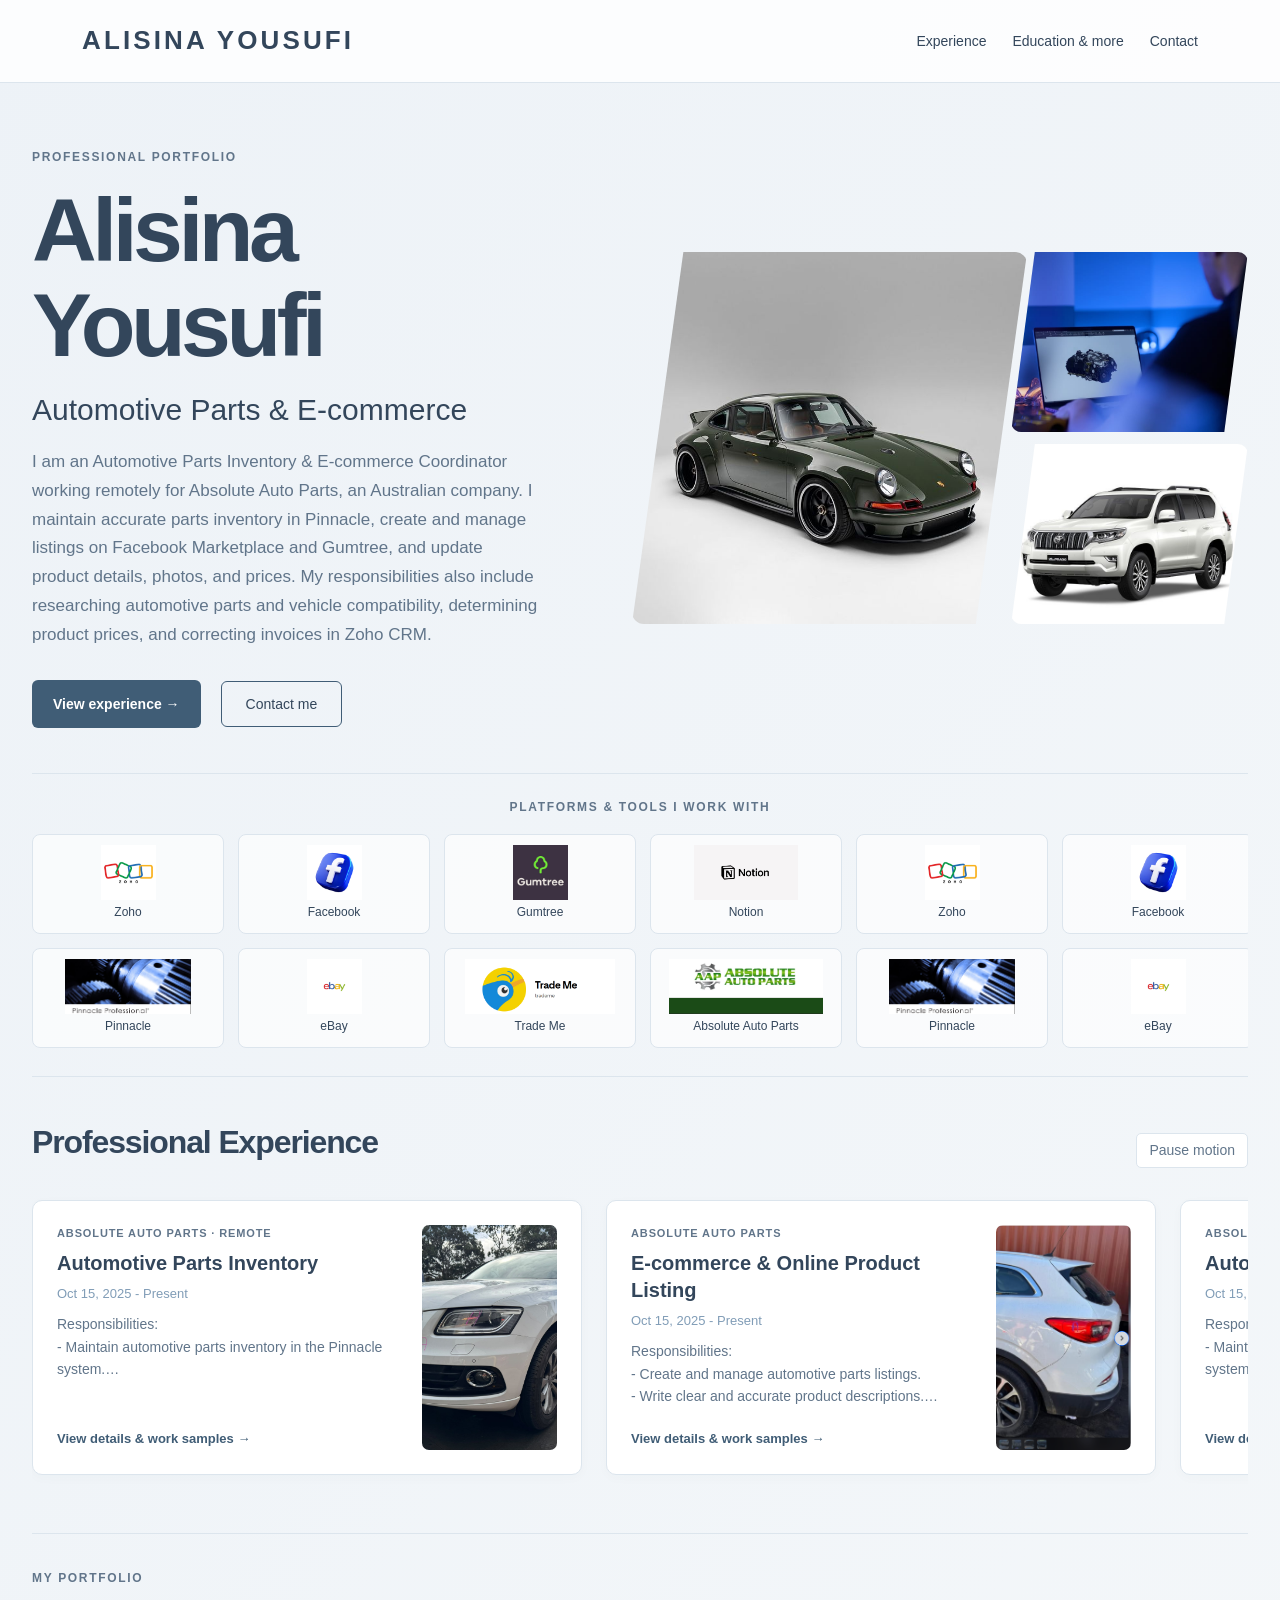
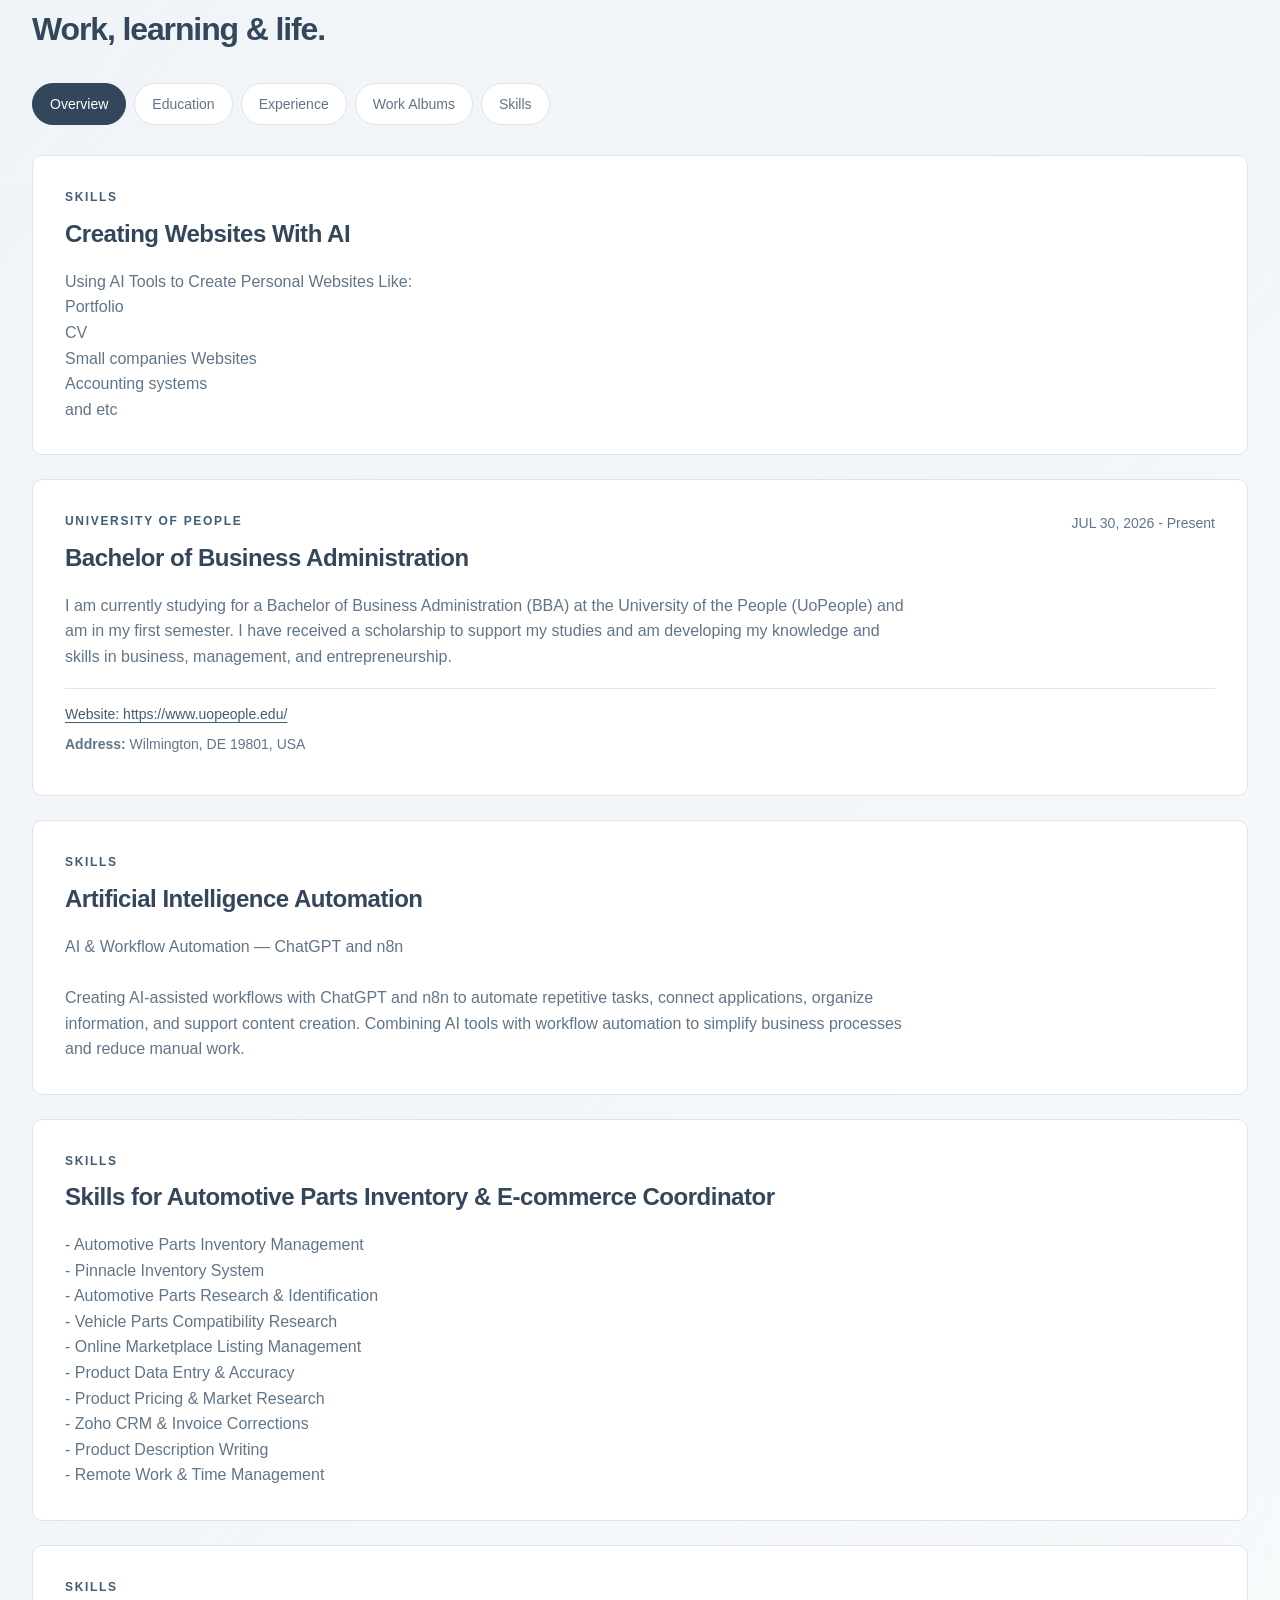
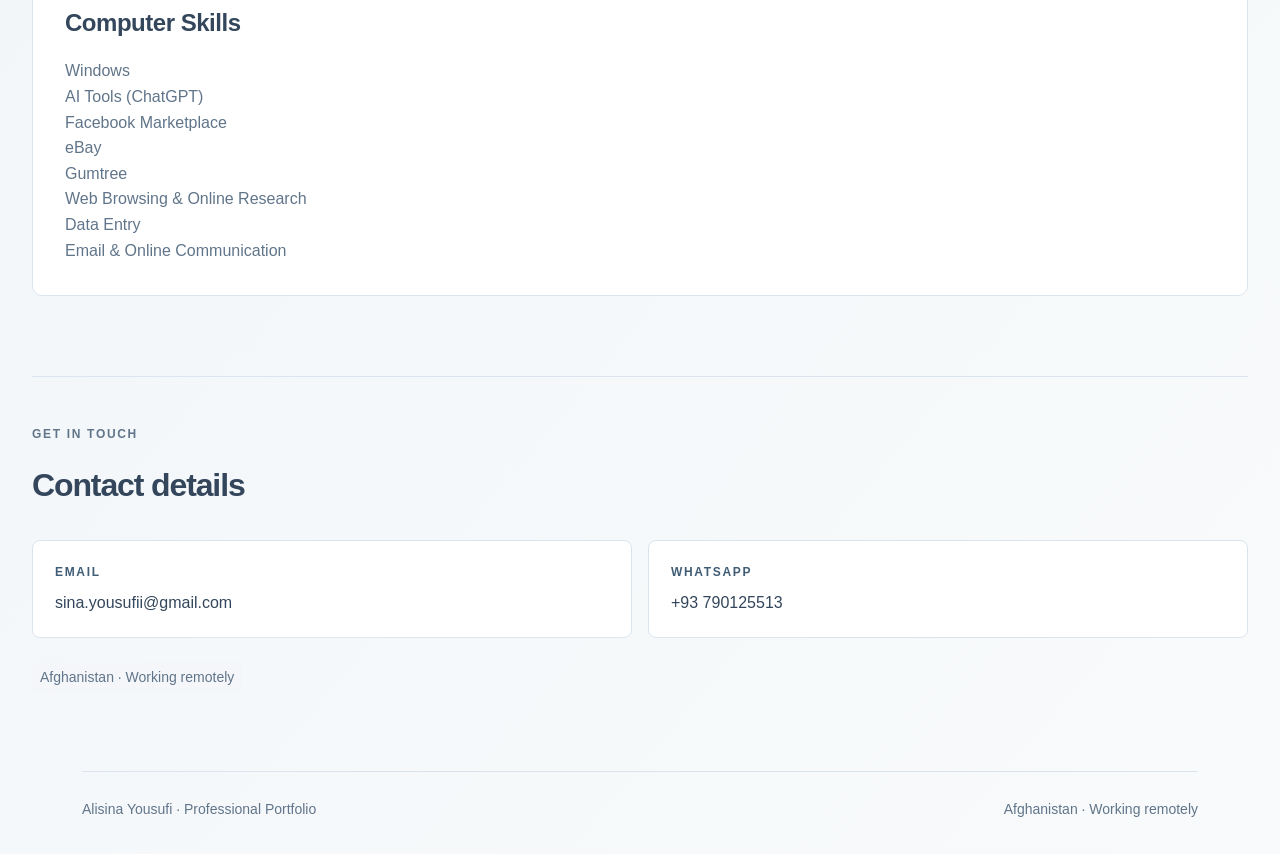
==== commit 6c9f62f6: "Update portfolio from private Windows manager" ====
--- a/index.html
+++ b/index.html
@@ -1,3 +1,3 @@
-<!doctype html><html lang="en"><head><meta charset="UTF-8"><meta name="viewport" content="width=device-width, initial-scale=1"><title>Ali — Professional Portfolio</title><meta name="description" content="Ali’s automotive parts inventory, e-commerce experience and work portfolio."><link rel="icon" href="/favicon.svg">  <script type="module" crossorigin src="/index-CEBwJEyb.js"></script>
-  <link rel="stylesheet" crossorigin href="/index-BdAF-9rX.css">
+<!doctype html><html lang="en"><head><meta charset="UTF-8"><meta name="viewport" content="width=device-width, initial-scale=1"><title>Ali — Professional Portfolio</title><meta name="description" content="Ali’s automotive parts inventory, e-commerce experience and work portfolio."><link rel="icon" href="/favicon.svg">  <script type="module" crossorigin src="/index-C2itMsc4.js"></script>
+  <link rel="stylesheet" crossorigin href="/index-CGgTXhXm.css">
 </head><body><div id="root">Loading portfolio…</div></body></html>
--- a/index-CGgTXhXm.css
+++ b/index-CGgTXhXm.css
@@ -0,0 +1 @@
+*{box-sizing:border-box}html{scroll-behavior:smooth}body{background:var(--bg);color:var(--ink);margin:0;font-family:Arial,Helvetica,sans-serif;font-size:16px;line-height:1.6}a{color:inherit;text-decoration:none}button,input,textarea,select{font:inherit}button,a,input,textarea,select{outline-offset:4px}button{cursor:pointer}button:disabled{opacity:.55;cursor:wait}main{max-width:1180px;margin:auto;padding:0 32px}.nav{border-bottom:1px solid var(--line);background:#fff;justify-content:space-between;align-items:center;gap:20px;min-height:92px;padding:20px max(32px,50vw - 558px);display:flex}.brand{align-items:center;gap:10px;font-size:18px;font-weight:700;display:flex}.mark{background:var(--ink);color:#fff;border-radius:8px;place-items:center;width:36px;height:36px;display:grid}.brand-muted{color:var(--muted);font-weight:400}nav{gap:26px;font-size:14px;display:flex}.manage{color:var(--muted)}.hero{grid-template-columns:1.35fr 1fr;align-items:center;gap:80px;padding:80px 0 88px;display:grid}.eyebrow{letter-spacing:.14em;color:var(--muted);text-transform:uppercase;margin:0 0 16px;font-size:12px;font-weight:700}h1,h2,h3,p{overflow-wrap:anywhere}h1{letter-spacing:-.055em;margin:0 0 28px;font-size:clamp(48px,6vw,76px);font-weight:700;line-height:1.06}h1 span{color:var(--blue)}.hero-intro{color:var(--muted);max-width:510px;font-size:18px;line-height:1.8}.hero-actions{align-items:center;gap:28px;margin-top:30px;display:flex}.button{background:var(--blue);color:#fff;border:0;border-radius:6px;padding:13px 21px;font-size:14px;font-weight:600;display:inline-block}.text-link{font-size:14px;font-weight:600}.profile-card{color:#fff;background:#182840;border-radius:14px;flex-direction:column;justify-content:space-between;min-height:430px;padding:34px;display:flex;box-shadow:15px 15px #e1e7f2}.monogram{color:#aec3ff;border:1px solid #63718a;border-radius:50%;place-items:center;width:110px;height:110px;font-size:48px;font-weight:400;display:grid}.profile-card .eyebrow{color:#a7b7d0;margin-bottom:8px}.profile-card h2{letter-spacing:-.03em;margin:0;font-size:36px}.headline{color:#d8e2f8;margin:5px 0 20px;font-size:18px}.profile-bottom{color:#bdcbe1;border-top:1px solid #405069;flex-direction:column;gap:6px;padding-top:20px;font-size:14px;display:flex}.profile-label{color:#91b1ff}.work{border-top:1px solid var(--line);padding:48px 0 80px;scroll-margin-top:30px}.section-header{justify-content:space-between;align-items:end;gap:32px;margin-bottom:28px;display:flex}.section-header h2{letter-spacing:-.035em;margin:0;font-size:32px}.section-header p:not(.eyebrow){max-width:330px;color:var(--muted);margin:0;font-size:14px}.tabs{flex-wrap:wrap;gap:8px;margin-bottom:30px;display:flex}.tabs button{border:1px solid var(--line);color:var(--muted);background:#fff;border-radius:30px;padding:9px 17px;font-size:14px}.tabs button[aria-selected=true]{background:var(--ink);color:#fff;border-color:var(--ink)}.entries{gap:24px;display:grid}.entry{border:1px solid var(--line);background:#fff;border-radius:10px;padding:32px}.entry-top{justify-content:space-between;gap:20px;display:flex}.entry .eyebrow{color:var(--blue);margin-bottom:10px}.entry h3{letter-spacing:-.02em;margin:0;font-size:24px;line-height:1.3}.period{color:var(--muted);font-size:14px}.description{white-space:pre-wrap;color:var(--muted);max-width:850px;margin:20px 0 0}.media-grid{grid-template-columns:repeat(auto-fit,minmax(min(100%,250px),1fr));gap:20px;margin-top:24px;display:grid}figure{margin:0}img,video{object-fit:contain;background:#e9edf3;border-radius:6px;width:100%;max-height:400px;display:block}figcaption{color:var(--muted);margin-top:8px;font-size:14px}footer{border-top:1px solid var(--line);max-width:1116px;color:var(--muted);justify-content:space-between;gap:20px;margin:auto;padding:26px 0 34px;font-size:14px;display:flex}.editor{padding-top:48px;padding-bottom:60px}.editor h1{margin:0;font-size:46px}.editor-panel{border:1px solid var(--line);background:#fff;border-radius:10px;margin:24px 0;padding:28px}.editor-panel h2{margin:0 0 20px;font-size:23px}.form-grid{grid-template-columns:1fr 1fr;gap:20px;display:grid}label{margin-bottom:18px;font-size:14px;font-weight:600;display:block}input,select,textarea{width:100%;color:var(--ink);background:#fff;border:1px solid #cbd4e1;border-radius:5px;margin-top:7px;padding:11px 12px;font-size:16px;display:block}textarea{resize:vertical}.hint,.status{color:var(--muted);font-size:14px}.status{min-height:24px}.entry-form{border:1px solid var(--line);background:#f4f7fc;border-radius:8px;padding:24px}.form-actions,.row-actions{align-items:center;gap:12px;display:flex}.form-actions button:not(.button),.row-actions button,.media-edit button{border:1px solid var(--line);background:#fff;border-radius:5px;padding:9px 15px;font-size:14px}.editor-row{border-bottom:1px solid var(--line);justify-content:space-between;align-items:center;gap:20px;padding:22px 0;display:flex}.editor-row h3{margin:0;font-size:18px}.editor-row p{color:var(--muted);margin:3px 0;font-size:14px}.editor-row .eyebrow{color:var(--blue);font-size:12px}.notice{background:#fff4d4;border-radius:6px;padding:18px}.restricted{padding-top:80px}.restricted h1{font-size:36px}@media (width<=750px){main{padding:0 20px}.nav{flex-wrap:wrap;min-height:80px;padding:18px 20px}.brand-muted{display:none}nav{gap:15px}.hero{grid-template-columns:1fr;gap:40px;padding:44px 0 58px}.profile-card{min-height:340px;box-shadow:8px 8px #e1e7f2}.hero h1{font-size:58px}.section-header{flex-direction:column;align-items:start;gap:16px}.work{padding-top:34px}.entry{padding:23px}.entry-top{flex-direction:column;gap:8px}.entry h3{font-size:21px}footer{flex-direction:column;gap:6px;margin:0 20px}.form-grid{grid-template-columns:1fr;gap:0}.editor{padding-top:32px}.editor-panel{padding:20px}.editor-row{flex-direction:column;align-items:start}.editor h1{font-size:38px}}.contact-section{border-top:1px solid var(--line);padding:48px 0 64px;scroll-margin-top:32px}.contact-grid{grid-template-columns:repeat(auto-fit,minmax(min(100%,260px),1fr));gap:16px;display:grid}.contact-item{border:1px solid var(--line);overflow-wrap:anywhere;background:#fff;border-radius:8px;flex-direction:column;gap:8px;padding:22px;display:flex}.contact-item:hover{border-color:var(--blue)}.contact-item .eyebrow{color:var(--blue);margin:0}.contact-location,.contact-empty{color:var(--muted);font-size:14px}.contact-location{margin-top:24px}@media (width<=750px){.nav nav{flex-wrap:wrap}.contact-section{padding:34px 0 44px}}.portfolio-page{isolation:isolate;position:relative}.portfolio-page>header,.portfolio-page>main,.portfolio-page>footer{z-index:1;position:relative}.logo-background{z-index:-1;pointer-events:none;opacity:.26;background:#f4f6fa;flex-direction:column;justify-content:space-around;gap:22px;padding:100px 0 30px;display:flex;position:fixed;inset:0;overflow:hidden}.logo-lane{flex-shrink:0;width:100%}.logo-track{will-change:transform;width:max-content;animation:85s linear infinite logo-drift;display:flex}.logo-group{gap:22px;padding-right:22px;display:flex}.floating-logo{background:#fff;border:1px solid #d7dfec;border-radius:10px;flex-direction:column;flex-shrink:0;justify-content:center;align-items:center;gap:8px;width:190px;height:126px;padding:12px 14px;display:flex;box-shadow:0 3px 12px #17253a08}.floating-logo img{object-fit:contain;background:0 0;border-radius:3px;width:160px;height:78px;max-height:none}.floating-logo span{white-space:nowrap;color:#17253a;font-size:14px;font-weight:600;line-height:1.2}.lane-1 .logo-track,.lane-3 .logo-track{animation-duration:100s;animation-direction:reverse}.lane-2 .logo-track{animation-duration:110s}.lane-4 .logo-track{animation-duration:95s}.is-paused .logo-track{animation-play-state:paused}.portfolio-page .hero-copy{background:#f4f6faf0;border-radius:12px;margin-left:-24px;padding:24px}.portfolio-page .work>.section-header,.portfolio-page .contact-section>.section-header{background:#f4f6faf2;border-radius:8px;margin-left:-16px;margin-right:-16px;padding:16px}.portfolio-page footer{background:#f4f6faf5}.contact-empty,.contact-location{background:#f4f6faf5;border-radius:4px;width:fit-content;padding:4px 8px}.background-toggle{border:1px solid var(--line);color:var(--muted);background:#fff;border-radius:5px;padding:5px 12px;font-size:14px}@keyframes logo-drift{0%{transform:translate(0)}to{transform:translate(-50%)}}@media (width<=750px){.logo-background{opacity:.22;gap:16px}.floating-logo{width:150px;height:108px;padding:10px}.floating-logo img{width:128px;height:64px}.floating-logo span{font-size:12px}.logo-group{gap:16px;padding-right:16px}.portfolio-page .hero-copy{margin-left:0;padding:18px}.logo-track{animation-duration:100s}}@media (prefers-reduced-motion:reduce){.logo-track{will-change:auto;animation:none!important}.background-toggle{display:none}html{scroll-behavior:auto}}.album-card{border:1px solid var(--line);background:#fff;border-radius:12px;overflow:hidden}.album-cover{cursor:pointer;text-align:left;background:#e5eaf3;border:0;width:100%;padding:0;display:block;position:relative}.album-cover:disabled{cursor:default;opacity:1}.album-image{place-items:center;height:300px;display:grid;overflow:hidden}.album-image img,.album-image video{object-fit:cover;border-radius:0;width:100%;height:100%;max-height:none}.album-cover:hover .album-image img{transition:transform .25s;transform:scale(1.025)}.album-count,.album-open{color:#fff;background:#17253aeb;border-radius:5px;padding:7px 13px;font-size:14px;position:absolute;bottom:18px}.album-count{left:18px}.album-open{color:var(--ink);background:#fff;right:18px}.album-info{padding:26px 30px}.album-info .eyebrow{color:var(--blue);margin-bottom:8px}.album-info h3{margin:0;font-size:24px;line-height:1.3}.album-info .description{margin-top:12px}.album-dialog{width:min(1000px,100% - 32px);max-height:90vh;color:var(--ink);overscroll-behavior:contain;background:#fff;border:0;border-radius:12px;padding:28px;overflow:auto}.album-dialog::backdrop{background:#0a152bba}.album-dialog-header{justify-content:space-between;align-items:start;gap:20px;margin-bottom:24px;display:flex}.album-dialog-header h2{margin:0;font-size:28px;line-height:1.3}.album-dialog-header .eyebrow{margin-bottom:8px}.album-close{border:1px solid var(--line);background:#fff;border-radius:5px;padding:8px 16px;font-size:14px}.album-gallery{grid-template-columns:repeat(auto-fit,minmax(min(100%,320px),1fr));gap:24px;display:grid}.album-gallery img,.album-gallery video{object-fit:contain;height:280px}.album-description{border-top:1px solid var(--line);margin-top:28px;padding-top:20px}@media (width<=750px){.album-image{height:230px}.album-info{padding:22px}.album-dialog{padding:20px}.album-dialog-header h2{font-size:23px}.album-dialog-header{gap:12px}.album-gallery img,.album-gallery video{height:auto;max-height:360px}.editor-panel .section-header .row-actions{flex-wrap:wrap}}@media (prefers-reduced-motion:reduce){.album-cover:hover .album-image img{transition:none;transform:none}}.album-dialog{margin:auto}.experience-albums{border:1px solid var(--line);border-radius:16px;margin-top:28px;padding:24px}.experience-albums>.eyebrow{margin-bottom:20px}.album-grid{grid-template-columns:repeat(auto-fill,minmax(min(100%,180px),220px));align-items:start;gap:26px;display:grid}.compact-album{background:0 0;border:0;width:100%;max-width:240px;overflow:visible}.compact-album .album-cover{isolation:isolate;background:0 0;padding:18px 18px 0;overflow:visible}.compact-album .album-image{background:#e5eaf3;border:4px solid #fff;border-radius:9px;height:125px;position:relative;overflow:visible;box-shadow:0 4px 12px #17253a26}.compact-album .album-image:before,.compact-album .album-image:after{content:"";z-index:-1;background:#dfe7f4;border:4px solid #fff;border-radius:9px;position:absolute;inset:0;box-shadow:0 2px 6px #17253a18}.compact-album .album-image:before{transform:rotate(-12deg)translate(-9px,-6px)}.compact-album .album-image:after{background:#c9d6ed;transform:rotate(10deg)translate(9px,-7px)}.compact-album .album-image img,.compact-album .album-image video{border-radius:5px}.compact-album .album-image>span{padding:10px;font-size:14px}.compact-album .album-count{padding:3px 7px;font-size:12px;bottom:8px;left:26px}.compact-album .album-open{display:none}.compact-album .album-info{text-align:center;padding:16px 8px 6px}.compact-album .album-info>.eyebrow{display:none}.compact-album .album-info h3{font-size:16px;line-height:1.4}.compact-album .album-info .description{text-align:center;margin-top:8px;font-size:14px;line-height:1.6}.entries>.compact-album{margin:12px 0}.experience-albums .compact-album:hover .album-image{box-shadow:0 4px 15px #2957db35}@media (width<=750px){.experience-albums{padding:18px 12px}.album-grid{grid-template-columns:repeat(auto-fill,minmax(min(100%,150px),1fr));gap:18px}.compact-album .album-image{height:110px}.compact-album .album-cover{padding:16px 16px 0}}.editor-top-actions{flex-wrap:wrap;gap:12px;display:flex}.editor-top-actions>button:last-child{background:var(--ink)}#entry-editor{scroll-margin-top:24px}.editor-row .row-actions{flex-wrap:wrap}.organization-fields{border:1px solid var(--line);border-radius:8px;margin:4px 0 24px;padding:18px}.organization-fields legend{padding:0 8px;font-size:16px;font-weight:600}.organization-contact{border-top:1px solid var(--line);color:var(--muted);overflow-wrap:anywhere;margin-top:18px;padding-top:14px;font-size:14px}.organization-contact p{margin:0 0 8px}.organization-links{flex-wrap:wrap;gap:8px 22px;margin-bottom:8px;display:flex}.organization-links a{color:var(--blue);text-underline-offset:3px;text-decoration:underline}.compact-album .organization-links{justify-content:center}.editor-row{align-items:start}.editor-row>.row-actions{justify-content:flex-end;max-width:560px}.row-actions .button{background:var(--blue);color:#fff;border-color:var(--blue)}.row-actions button:disabled{cursor:not-allowed}@media (width<=750px){.editor-row>.row-actions{justify-content:flex-start}}.backup-panel{justify-content:space-between;align-items:center;gap:24px;display:flex}.backup-panel>div:first-child{max-width:680px}.backup-panel h2{margin-bottom:10px}.backup-actions{flex-direction:column;flex-shrink:0;gap:14px;display:flex}.backup-json{color:var(--blue);font-size:14px;text-decoration:underline}@media (width<=750px){.backup-panel{flex-direction:column;align-items:start}}:root{--ink:#33465b;--muted:#61758a;--blue:#405d76;--line:#dce5ed;--bg:#f0f3f6}.slate-page{background:linear-gradient(130deg,#edf2f7,#f8fafb);min-height:100vh}.slate-page .nav{background:#ffffffd9;min-height:80px}.slate-page .brand{letter-spacing:.12em;text-transform:uppercase;font-size:26px}.slate-page main{max-width:1320px}.slate-page .hero{grid-template-columns:1fr 1.1fr;gap:40px;padding:65px 0 45px}.slate-page .hero-copy{background:0 0;margin:0;padding:0}.slate-page h1{letter-spacing:-.05em;margin-bottom:16px;font-size:clamp(60px,7vw,104px)}.hero-headline{margin:0;font-size:clamp(21px,2.4vw,30px);font-weight:500;line-height:1.4}.slate-page .hero-intro{font-size:17px;line-height:1.7}.outline-button{border:1px solid var(--blue);border-radius:6px;padding:11px 24px;font-size:14px}.slate-page .hero-actions{gap:20px}.hero-photos{grid-template-rows:180px 180px;grid-template-columns:1.4fr 1fr;gap:12px;display:grid}.hero-photos img{object-fit:cover;background:#e4ebf2;border-radius:10px;width:100%;height:100%;max-height:none}.hero-photos .photo-0{grid-row:span 2}.hero-photos:has(img:only-child){grid-template-columns:1fr}.hero-photo-empty{border:1px dashed var(--line);color:var(--muted);border-radius:12px;grid-area:span 2/1/auto/-1;place-items:center;display:grid}.tools-section{border-block:1px solid var(--line);padding:24px 0 28px}.tools-section>.eyebrow{text-align:center}.tools-grid{grid-template-rows:repeat(2,100px);grid-auto-columns:192px;grid-auto-flow:column;justify-content:safe center;gap:14px;padding:4px;display:grid;overflow-x:auto}.tool-logo{border:1px solid var(--line);background:#ffffffa8;border-radius:8px;flex-direction:column;justify-content:center;align-items:center;padding:10px 16px;display:flex}.tool-logo img{object-fit:contain;background:0 0;border-radius:0;width:100%;height:55px}.tool-logo figcaption{text-align:center;color:var(--ink);margin-top:3px;font-size:12px}.experience-section{padding:40px 0}.experience-section h2{font-size:32px}.experience-window{padding:4px 0 18px;overflow:hidden}.experience-track{width:max-content;animation:linear infinite experience-drift;display:flex}.experience-group{align-items:flex-start;gap:24px;padding-right:24px;display:flex}.experience-group>.entry{flex-shrink:0;width:560px;padding:26px;box-shadow:0 4px 16px #33465b05}.experience-group .entry h3{font-size:23px}.experience-group .description{font-size:15px}.experience-window:hover .experience-track,.experience-window:focus-within .experience-track,.motion-paused .experience-track{animation-play-state:paused}.single-experience{width:100%;animation:none}.single-experience .entry{width:min(100%,700px)}.single-experience .experience-group{width:100%;padding:0}.slate-page .work>.section-header,.slate-page .contact-section>.section-header{background:0 0;margin-left:0;margin-right:0;padding:0}.slate-page .work{padding-top:35px}.slate-page footer{background:0 0}.display-media-grid{grid-template-columns:repeat(auto-fill,minmax(160px,1fr));gap:20px;display:grid}.display-media-grid img{object-fit:contain;height:110px}.display-media-grid .media-edit{border:1px solid var(--line);border-radius:8px;padding:12px}@keyframes experience-drift{0%{transform:translate(0)}to{transform:translate(-50%)}}@media (width<=750px){.slate-page .hero{grid-template-columns:1fr;gap:28px;padding:40px 0}.hero-photos{grid-template-rows:130px 130px}.slate-page .hero h1{font-size:64px}.tools-grid{grid-template-rows:repeat(2,90px);grid-auto-columns:150px;justify-content:start}.experience-group>.entry{width:calc(100vw - 65px);padding:22px}.experience-section h2{font-size:27px}.slate-page .hero-actions{flex-wrap:wrap}}@media (prefers-reduced-motion:reduce){.experience-track{animation:none}.experience-window{overflow-x:auto}.experience-group[aria-hidden=true]{display:none}}.tool-rows{flex-direction:column;gap:14px;display:flex;overflow:hidden}.tool-lane{overflow:hidden}.tool-moving-track{width:max-content;animation:60s linear infinite tool-marquee;display:flex}.tool-moving-group{gap:14px;padding-right:14px;display:flex}.tool-moving-group .tool-logo{flex-shrink:0;width:192px;height:100px}.tool-lane-1 .tool-moving-track{animation-duration:65s;animation-direction:reverse}.motion-paused .tool-moving-track,.tool-rows:hover .tool-moving-track{animation-play-state:paused}@keyframes tool-marquee{0%{transform:translate(0)}to{transform:translate(-50%)}}.hero-photos{grid-template-rows:180px 180px;grid-template-columns:1.55fr 1fr;gap:12px}.hero-photos .photo-0{clip-path:polygon(13% 0,100% 0,87% 100%,0 100%);border-radius:12px;width:calc(100% + 28px)}.hero-photos .photo-1,.hero-photos .photo-2{clip-path:polygon(10% 0,100% 0,90% 100%,0 100%);border-radius:10px}.hero-photos:has(img:only-child) .photo-0{clip-path:polygon(10% 0,100% 0,90% 100%,0 100%);width:100%}.experience-group{align-items:stretch}.experience-preview{border:1px solid var(--line);background:#fff;border-radius:10px;flex-shrink:0;gap:20px;width:550px;height:275px;padding:24px;display:flex;overflow:hidden;box-shadow:0 3px 12px #33465b06}.preview-copy{flex-direction:column;flex:1;min-width:0;display:flex}.experience-preview .eyebrow{letter-spacing:.08em;-webkit-line-clamp:1;-webkit-box-orient:vertical;margin:0 0 8px;font-size:11px;display:-webkit-box;overflow:hidden}.experience-preview h3{-webkit-line-clamp:2;-webkit-box-orient:vertical;margin:0 0 7px;font-size:20px;line-height:1.35;display:-webkit-box;overflow:hidden}.preview-period{color:#819db7;margin:0 0 8px;font-size:13px}.preview-description{color:var(--muted);white-space:pre-line;-webkit-line-clamp:3;-webkit-box-orient:vertical;margin:0;font-size:14px;line-height:1.6;display:-webkit-box;overflow:hidden}.preview-open{color:var(--blue);text-align:left;background:0 0;border:0;margin-top:auto;padding:9px 0 0;font-size:13px;font-weight:600}.preview-photo{object-fit:cover;border-radius:7px;flex-shrink:0;width:135px;height:100%;max-height:none}.single-experience .experience-preview{width:min(100%,550px)}@media (width<=750px){.tool-moving-group .tool-logo{width:150px;height:90px}.hero-photos{grid-template-rows:135px 135px}.experience-preview{gap:12px;width:calc(100vw - 60px);height:290px;padding:20px}.preview-photo{width:85px}.experience-preview h3{font-size:18px}}@media (prefers-reduced-motion:reduce){.tool-moving-track{animation:none}.tool-lane{overflow-x:auto}.tool-moving-group[aria-hidden=true]{display:none}}
